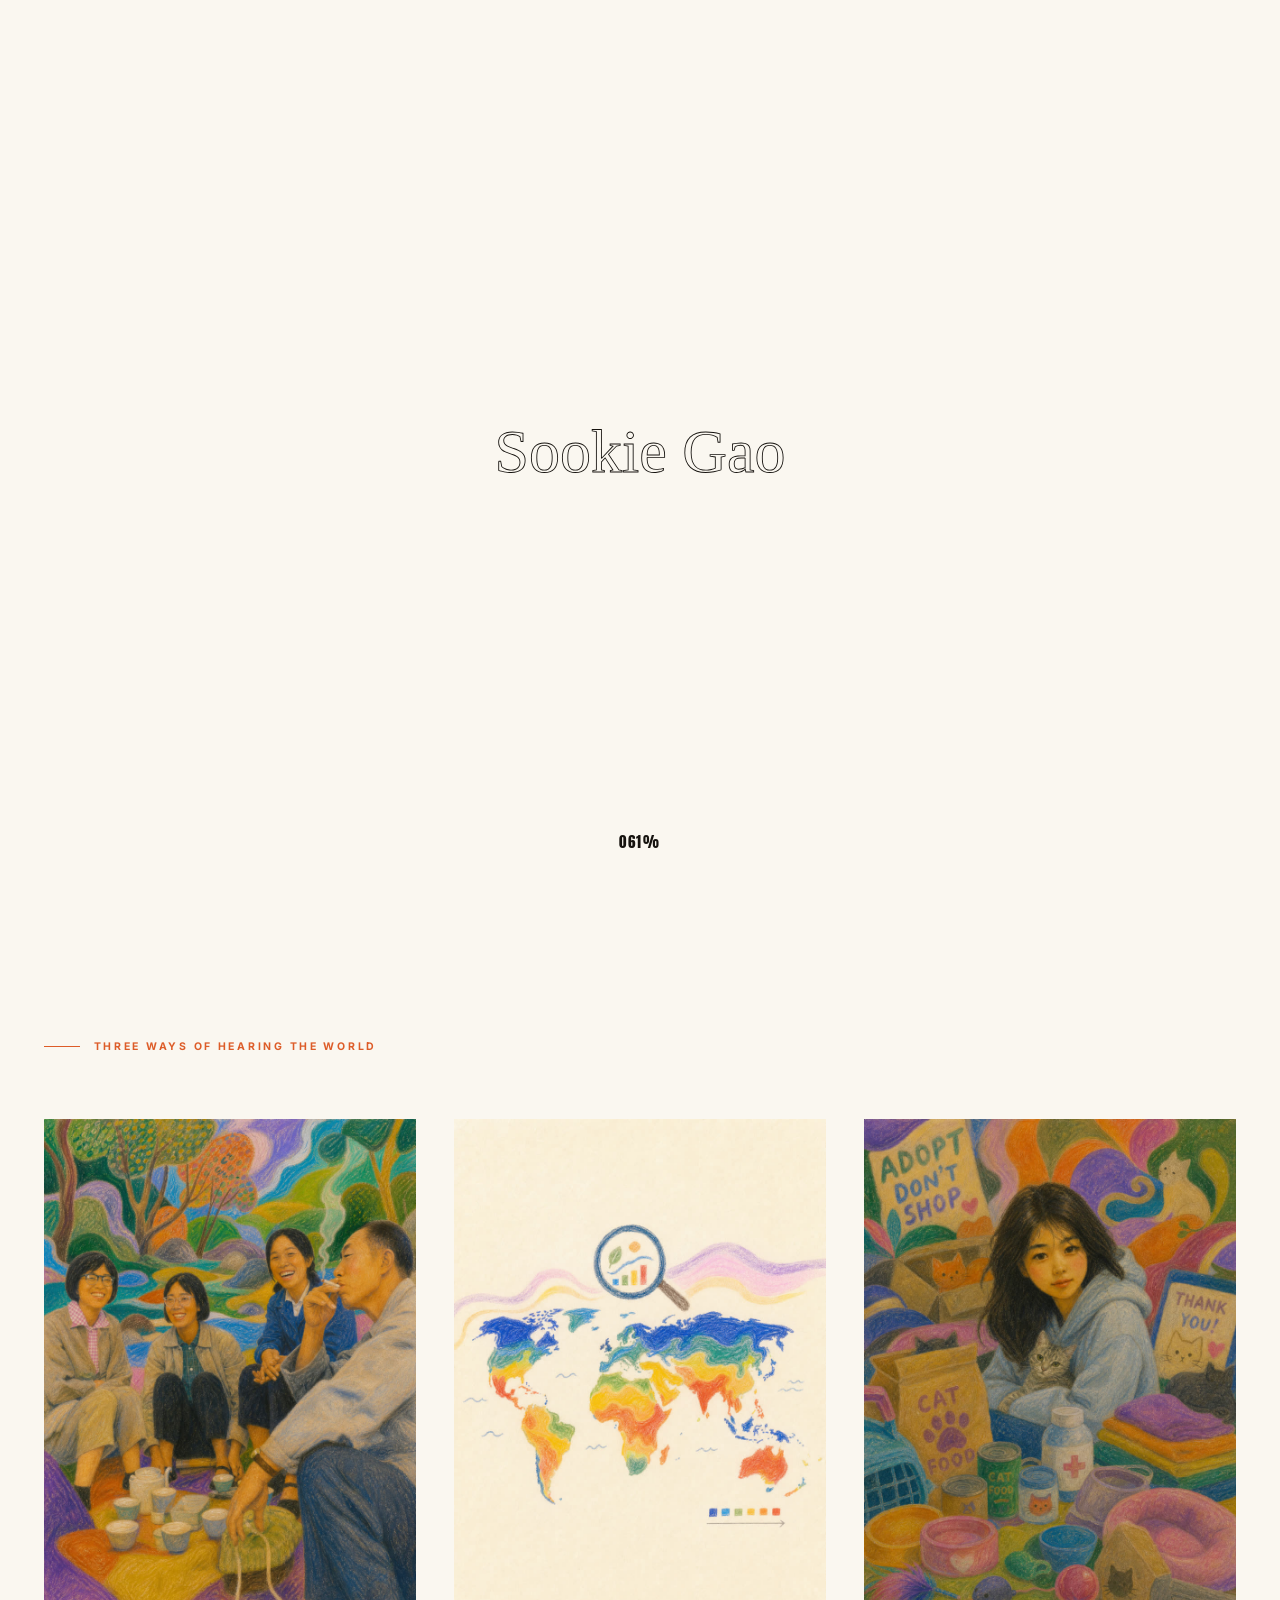
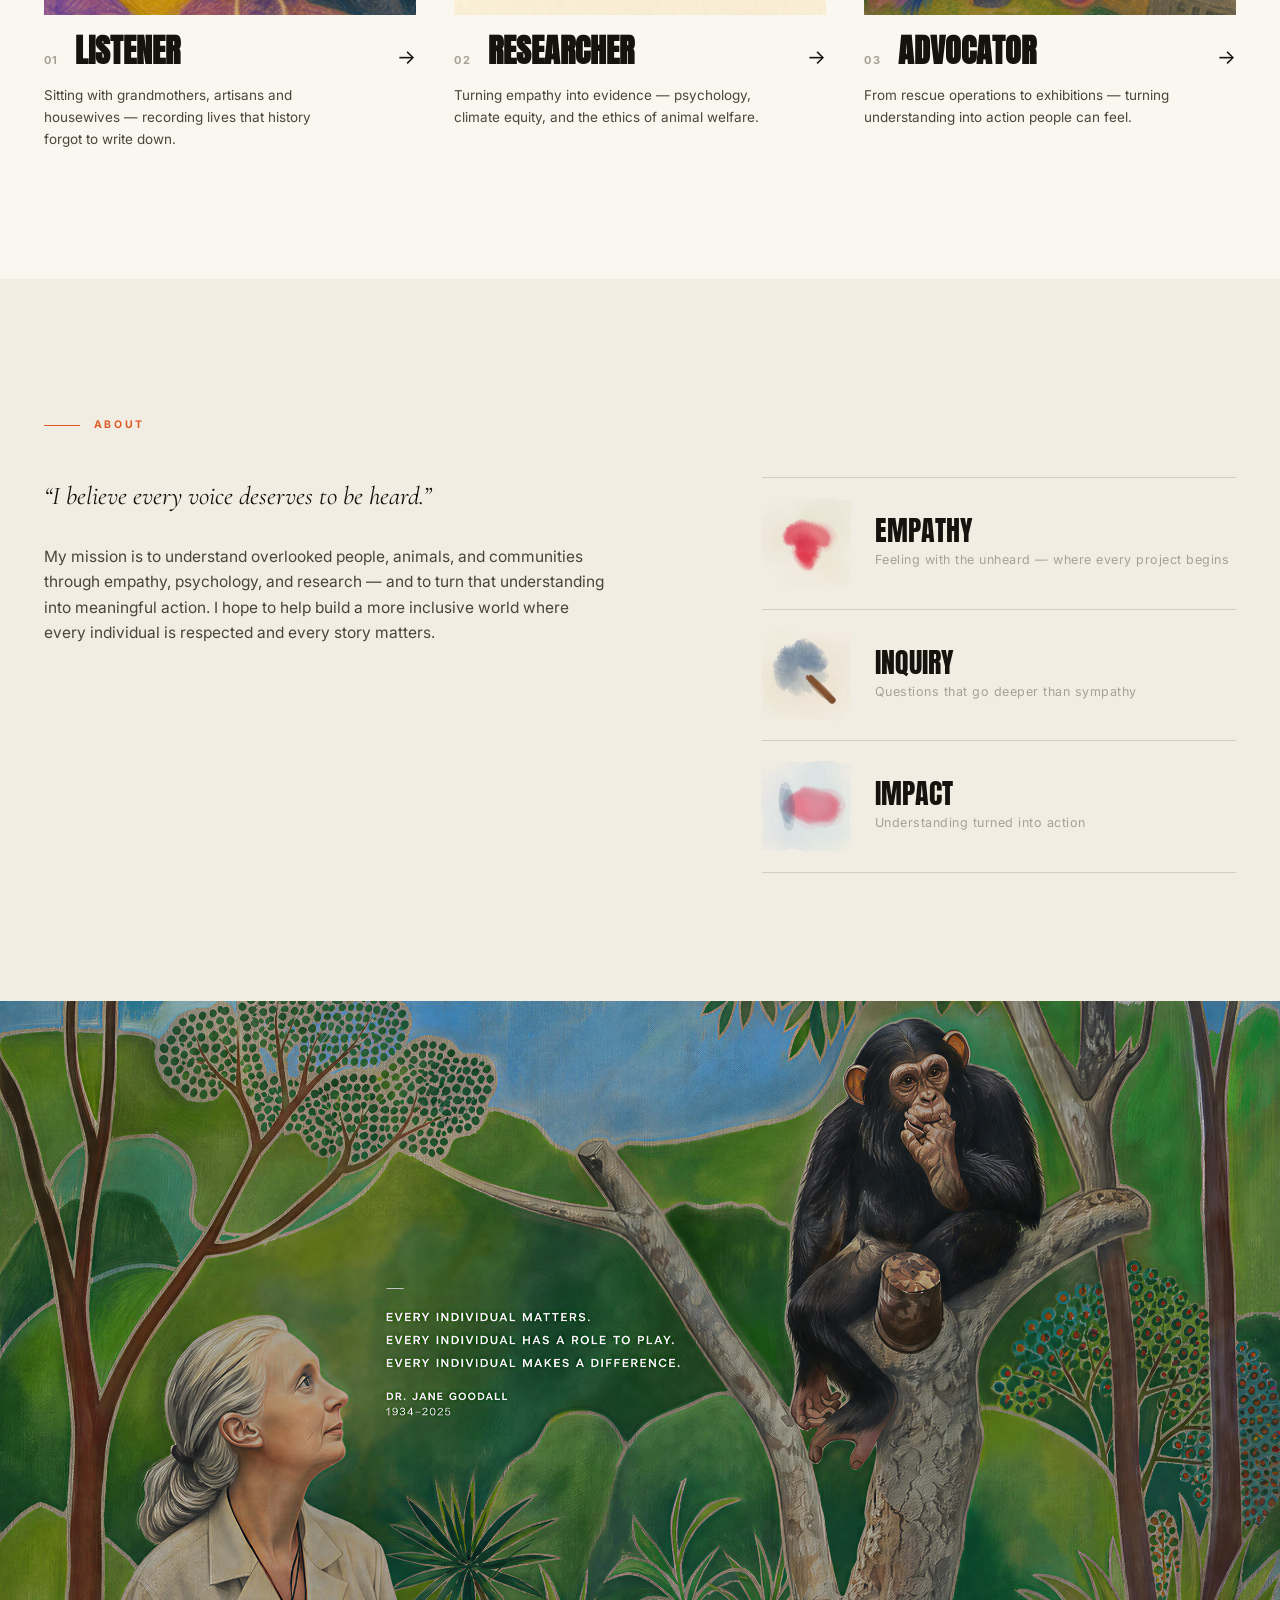
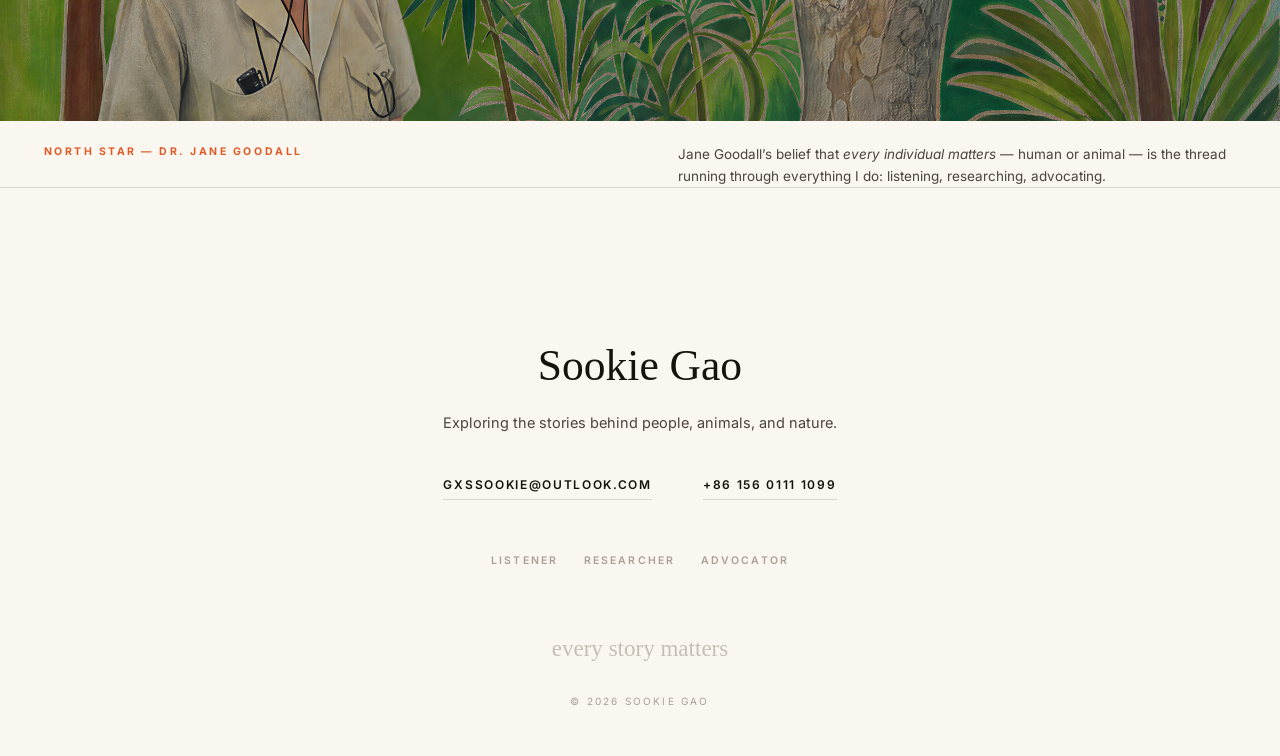
==== index.html @ aa2a3001 "Sookie Gao personal portfolio — Listener / Researcher / Advocator Full static site: signature loadin" ====
<!DOCTYPE html>
<html lang="en">
<head>
<meta charset="UTF-8">
<meta name="viewport" content="width=device-width, initial-scale=1.0">
<title>Sookie Gao — Listener · Researcher · Advocator</title>
<meta name="description" content="Sookie Gao — exploring the stories behind people, animals, and nature. A portfolio of listening, research, and advocacy.">
<link rel="icon" href="data:image/svg+xml,%3Csvg xmlns='http://www.w3.org/2000/svg' viewBox='0 0 64 64'%3E%3Crect width='64' height='64' rx='14' fill='%23DD5C28'/%3E%3Ctext x='32' y='43' font-family='Georgia' font-size='27' font-style='italic' fill='%23FAF7F0' text-anchor='middle'%3ESG%3C/text%3E%3C/svg%3E">
<link rel="preconnect" href="https://fonts.googleapis.com">
<link rel="preconnect" href="https://fonts.gstatic.com" crossorigin>
<link href="https://fonts.googleapis.com/css2?family=Anton&family=Inter:wght@400;500;600;700&family=Homemade+Apple&family=Cormorant+Garamond:ital,wght@0,400;0,600;1,400;1,600&display=swap" rel="stylesheet">
<link rel="stylesheet" href="assets/css/main.css">
<link rel="preload" as="image" href="assets/img/hero-home.jpg">
</head>
<body>

<svg class="svg-defs" aria-hidden="true">
  <filter id="wcpaper">
    <feTurbulence type="fractalNoise" baseFrequency="0.04" numOctaves="4" result="n"/>
    <feDisplacementMap in="SourceGraphic" in2="n" scale="8"/>
    <feGaussianBlur stdDeviation="0.4"/>
  </filter>
</svg>

<!-- LOADER -->
<div id="loader" aria-hidden="true">
  <svg viewBox="0 0 640 210">
    <text class="sig-t" x="320" y="128" text-anchor="middle"><tspan style="animation-delay:0s">S</tspan><tspan style="animation-delay:.13s">o</tspan><tspan style="animation-delay:.26s">o</tspan><tspan style="animation-delay:.39s">k</tspan><tspan style="animation-delay:.52s">i</tspan><tspan style="animation-delay:.65s">e</tspan><tspan style="animation-delay:.78s">&#160;</tspan><tspan style="animation-delay:.86s">G</tspan><tspan style="animation-delay:1.0s">a</tspan><tspan style="animation-delay:1.14s">o</tspan></text>
  </svg>
  <div class="pct">000%</div>
</div>

<!-- NAV -->
<header class="nav on-hero">
  <a class="nav-logo" href="index.html">Sookie Gao</a>
  <div class="nav-cols">
    <nav class="nav-group" aria-label="Identities">
      <a href="listener.html">Listener</a>
      <a href="researcher.html">Researcher</a>
      <a href="advocator.html">Advocator</a>
    </nav>
    <nav class="nav-group" aria-label="Meta">
      <a href="#about">About</a>
      <a href="#contact">Contact</a>
    </nav>
  </div>
  <button class="nav-burger" aria-label="Menu"><span></span><span></span><span></span></button>
</header>

<div class="menu">
  <button class="menu-close">CLOSE ✕</button>
  <a class="menu-big" href="listener.html">Listener</a>
  <a class="menu-big" href="researcher.html">Researcher</a>
  <a class="menu-big" href="advocator.html">Advocator</a>
  <div class="menu-small">
    <a href="#about">About</a>
    <a href="#contact">Contact</a>
  </div>
</div>

<!-- HERO -->
<section class="hero">
  <img class="hero-img" src="assets/img/hero-home.jpg" alt="Crayon portrait of Sookie Gao surrounded by nature and cats">
  <div class="hero-side left"><span>Beijing, China</span></div>
  <h1 class="hero-title">
    <span class="thin">Portfolio · 2026</span>
    Exploring the stories behind people, animals &amp; nature.
  </h1>
  <div class="hero-side right"><span>3<span class="dash"></span>Identities</span></div>
  <div class="hero-kicker">Scroll</div>
</section>

<!-- IDENTITIES -->
<main>
<section class="sec" id="identities">
  <span class="sec-label">Three ways of hearing the world</span>
  <div class="ids-grid" data-stagger>
    <a class="id-card reveal" href="listener.html">
      <div class="id-card-img reveal-img"><img src="assets/img/card-listener.jpg" alt="Crayon drawing — a family sharing tea and stories outdoors" loading="lazy"></div>
      <div class="id-card-meta"><span class="id-idx">01</span><h2 class="id-name">Listener</h2><span class="id-arrow">→</span></div>
      <p class="id-line">Sitting with grandmothers, artisans and housewives — recording lives that history forgot to write down.</p>
    </a>
    <a class="id-card reveal" href="researcher.html">
      <div class="id-card-img reveal-img"><img src="assets/img/card-researcher.jpg" alt="Crayon drawing — a world map under a magnifying glass" loading="lazy"></div>
      <div class="id-card-meta"><span class="id-idx">02</span><h2 class="id-name">Researcher</h2><span class="id-arrow">→</span></div>
      <p class="id-line">Turning empathy into evidence — psychology, climate equity, and the ethics of animal welfare.</p>
    </a>
    <a class="id-card reveal" href="advocator.html">
      <div class="id-card-img reveal-img"><img src="assets/img/card-advocator.jpg" alt="Crayon drawing — a girl caring for rescued cats" loading="lazy"></div>
      <div class="id-card-meta"><span class="id-idx">03</span><h2 class="id-name">Advocator</h2><span class="id-arrow">→</span></div>
      <p class="id-line">From rescue operations to exhibitions — turning understanding into action people can feel.</p>
    </a>
  </div>
</section>

<!-- ABOUT -->
<section class="sec dim" id="about">
  <span class="sec-label">About</span>
  <div class="about-grid">
    <div class="reveal">
      <p class="about-quote">“I believe every voice deserves to be heard.”</p>
      <p class="about-body">My mission is to understand overlooked people, animals, and communities through empathy, psychology, and research — and to turn that understanding into meaningful action. I hope to help build a more inclusive world where every individual is respected and every story matters.</p>
    </div>
    <div class="reveal">
      <div class="kw">
        <canvas data-wc-icon="heart" aria-hidden="true"></canvas>
        <div><div class="kw-word">Empathy</div><div class="kw-line">Feeling with the unheard — where every project begins</div></div>
      </div>
      <div class="kw">
        <canvas data-wc-icon="magnify" aria-hidden="true"></canvas>
        <div><div class="kw-word">Inquiry</div><div class="kw-line">Questions that go deeper than sympathy</div></div>
      </div>
      <div class="kw">
        <canvas data-wc-icon="megaphone" aria-hidden="true"></canvas>
        <div><div class="kw-word">Impact</div><div class="kw-line">Understanding turned into action</div></div>
      </div>
    </div>
  </div>
</section>

<!-- JANE GOODALL TRIBUTE -->
<section class="tribute">
  <div class="reveal-img reveal"><img src="assets/img/goodall.jpg" alt="Painting of Dr. Jane Goodall looking up at a young chimpanzee — Every individual matters. Every individual has a role to play. Every individual makes a difference." loading="lazy"></div>
  <div class="tribute-cap">
    <span class="who">North Star — Dr. Jane Goodall</span>
    <p>Jane Goodall’s belief that <em>every individual matters</em> — human or animal — is the thread running through everything I do: listening, researching, advocating.</p>
  </div>
</section>

<!-- CONTACT / FOOTER -->
<footer class="footer" id="contact">
  <div class="footer-sig">Sookie Gao</div>
  <p class="footer-mission">Exploring the stories behind people, animals, and nature.</p>
  <div class="footer-contact">
    <a href="mailto:gxssookie@outlook.com">gxssookie@outlook.com</a>
    <a href="tel:+8615601111099">+86 156 0111 1099</a>
  </div>
  <div class="footer-links">
    <a href="listener.html">Listener</a>
    <a href="researcher.html">Researcher</a>
    <a href="advocator.html">Advocator</a>
  </div>
  <div class="footer-hand">every story matters</div>
  <div class="footer-fine">© 2026 Sookie Gao</div>
</footer>
</main>

<script src="assets/js/main.js"></script>
<script src="assets/js/watercolor.js"></script>
</body>
</html>
---- assets/css/main.css ----
/* ============================================================
   SOOKIE GAO — Personal Portfolio
   Design language: Julien Calot inspired — bold condensed caps,
   quiet warm paper, oversized media windows, handwritten accents.
   ============================================================ */

:root{
  --paper:#FAF7F0;
  --paper-dim:#F2EDE2;
  --white:#FFFFFF;
  --ink:#16130F;
  --ink-soft:#4A443C;
  --gray:#A8A096;
  --line:rgba(22,19,15,.14);
  --accent:#DD5C28;
  --display:'Anton', 'Arial Narrow', sans-serif;
  --sans:'Inter', system-ui, -apple-system, sans-serif;
  --hand:'Homemade Apple', cursive;
  --serif:'Cormorant Garamond', Georgia, serif;
  --ease:cubic-bezier(.77,0,.175,1);
  --pad:clamp(20px, 3.4vw, 52px);
}

*,*::before,*::after{box-sizing:border-box;margin:0;padding:0}
html{scroll-behavior:smooth}
body{
  font-family:var(--sans);
  background:var(--paper);
  color:var(--ink);
  line-height:1.65;
  font-size:16px;
  -webkit-font-smoothing:antialiased;
  -moz-osx-font-smoothing:grayscale;
  overflow-x:hidden;
}
body::before{ /* paper grain */
  content:'';position:fixed;inset:0;pointer-events:none;z-index:2000;opacity:.5;
  background-image:url("data:image/svg+xml,%3Csvg xmlns='http://www.w3.org/2000/svg' width='240' height='240'%3E%3Cfilter id='n'%3E%3CfeTurbulence type='fractalNoise' baseFrequency='0.75' numOctaves='2' stitchTiles='stitch'/%3E%3CfeColorMatrix type='saturate' values='0'/%3E%3C/filter%3E%3Crect width='240' height='240' filter='url(%23n)' opacity='0.028'/%3E%3C/svg%3E");
}
img{display:block;max-width:100%}
a{color:inherit;text-decoration:none}
button{font:inherit;color:inherit;background:none;border:none;cursor:pointer}

::selection{background:var(--accent);color:#fff}

/* ------------------------------------------------------------
   LOADER
   ------------------------------------------------------------ */
#loader{
  position:fixed;inset:0;z-index:5000;background:var(--paper);
  display:flex;flex-direction:column;align-items:center;justify-content:center;
  transition:opacity .9s var(--ease);
}
#loader.done{opacity:0;pointer-events:none}
#loader svg{width:min(620px,86vw);height:auto;overflow:visible}
#loader .sig-t{
  font-family:var(--hand);font-size:64px;
  fill:rgba(22,19,15,0);stroke:var(--ink);stroke-width:.9;
  transition:fill 1.2s ease .2s;
}
#loader.inked .sig-t{fill:rgba(22,19,15,1)}
#loader .sig-t tspan{
  stroke-dasharray:520;stroke-dashoffset:520;
  animation:sigdraw 1.1s var(--ease) forwards;
}
@keyframes sigdraw{to{stroke-dashoffset:0}}
#loader .pct{
  position:absolute;bottom:clamp(28px,5vh,60px);left:0;right:0;text-align:center;
  font-family:var(--display);font-size:15px;letter-spacing:.12em;color:var(--ink);
}
body.loading{overflow:hidden}

/* ------------------------------------------------------------
   NAV
   ------------------------------------------------------------ */
.nav{
  position:fixed;top:0;left:0;right:0;z-index:900;
  display:flex;align-items:flex-start;justify-content:space-between;
  padding:clamp(16px,2.4vw,30px) var(--pad);
  transition:background .5s ease, box-shadow .5s ease, transform .5s var(--ease);
  pointer-events:none;
}
.nav > *{pointer-events:auto}
.nav-logo{
  font-family:var(--display);font-size:clamp(20px,2vw,26px);letter-spacing:.02em;
  line-height:1;color:var(--ink);text-transform:uppercase;
  transition:color .4s ease;
}
.nav-cols{display:flex;gap:clamp(40px,9vw,150px);margin-right:clamp(0px,2vw,30px)}
.nav-group{display:flex;flex-direction:column;gap:5px}
.nav-group a{
  font-size:10.5px;font-weight:600;letter-spacing:.16em;text-transform:uppercase;
  color:var(--gray);line-height:1.5;transition:color .25s ease;
}
.nav-group a:hover{color:var(--ink)}
.nav-group a.active{color:var(--ink)}
/* over dark hero imagery */
.nav.on-hero .nav-logo{color:#fff}
.nav.on-hero .nav-group a{color:rgba(255,255,255,.55)}
.nav.on-hero .nav-group a:hover,
.nav.on-hero .nav-group a.active{color:#fff}
/* after scrolling past hero */
.nav.solid{background:rgba(250,247,240,.92);backdrop-filter:blur(10px);box-shadow:0 1px 0 var(--line)}

.nav-burger{display:none;flex-direction:column;gap:5px;padding:6px}
.nav-burger span{display:block;width:24px;height:2px;background:var(--ink);transition:all .35s var(--ease)}
.nav.on-hero .nav-burger span{background:#fff}
.nav.solid .nav-burger span{background:var(--ink)}

/* mobile menu */
.menu{
  position:fixed;inset:0;z-index:950;background:var(--paper);
  display:flex;flex-direction:column;justify-content:center;padding:var(--pad);
  opacity:0;pointer-events:none;transition:opacity .5s var(--ease);
}
.menu.open{opacity:1;pointer-events:auto}
.menu a.menu-big{
  font-family:var(--display);font-size:clamp(40px,10vw,72px);line-height:1.14;
  text-transform:uppercase;color:var(--ink);
  transform:translateY(24px);opacity:0;transition:all .6s var(--ease);
}
.menu.open a.menu-big{transform:none;opacity:1}
.menu a.menu-big.dim{color:var(--gray)}
.menu a.menu-big:hover{color:var(--accent)}
.menu .menu-small{margin-top:34px;display:flex;gap:26px}
.menu .menu-small a{font-size:11px;font-weight:600;letter-spacing:.16em;text-transform:uppercase;color:var(--ink-soft)}
.menu-close{position:absolute;top:26px;right:var(--pad);font-size:12px;letter-spacing:.2em;font-weight:600;color:var(--ink)}

/* ------------------------------------------------------------
   HERO (full-bleed artwork)
   ------------------------------------------------------------ */
.hero{position:relative;height:100vh;height:100svh;min-height:560px;overflow:hidden;background:#20180f}
.hero-img{position:absolute;inset:0;width:100%;height:100%;object-fit:cover}
.hero::after{ /* gentle vignette for text legibility */
  content:'';position:absolute;inset:0;
  background:linear-gradient(to bottom, rgba(10,8,5,.34) 0%, rgba(10,8,5,0) 26%, rgba(10,8,5,0) 62%, rgba(10,8,5,.38) 100%);
}
.hero-side{
  position:absolute;bottom:clamp(28px,4.8vh,54px);z-index:5;
  font-size:11px;font-weight:700;letter-spacing:.22em;color:#fff;text-transform:uppercase;
}
.hero-side.left{left:var(--pad)}
.hero-side.right{right:var(--pad);text-align:right}
.hero-side .dash{display:inline-block;width:34px;height:1px;background:#fff;vertical-align:middle;margin:0 10px}
.hero-title{
  position:absolute;left:clamp(20px,10vw,180px);top:50%;transform:translateY(-50%);z-index:5;
  font-family:var(--display);color:#fff;text-transform:uppercase;
  font-size:clamp(30px,4.6vw,72px);line-height:1.12;letter-spacing:.015em;
  max-width:16em;text-wrap:balance;
}
.hero-title .thin{display:block;font-family:var(--sans);font-weight:400;font-size:clamp(12px,1.05vw,16px);letter-spacing:.24em;margin-bottom:18px}
.hero-kicker{
  position:absolute;z-index:5;left:0;right:0;bottom:clamp(24px,4.5vh,50px);text-align:center;
  font-size:10px;font-weight:600;letter-spacing:.3em;color:rgba(255,255,255,.85);text-transform:uppercase;
}
.hero-kicker::after{content:'';display:block;width:1px;height:34px;background:rgba(255,255,255,.7);margin:10px auto 0;animation:drip 2.2s var(--ease) infinite}
@keyframes drip{0%{transform:scaleY(0);transform-origin:top}45%{transform:scaleY(1);transform-origin:top}55%{transform:scaleY(1);transform-origin:bottom}100%{transform:scaleY(0);transform-origin:bottom}}

/* identity page hero variant */
.hero.short{height:88vh;height:88svh}
.hero-title.giant{font-size:clamp(52px,9.5vw,150px);letter-spacing:.01em}

/* ------------------------------------------------------------
   GENERIC SECTIONS
   ------------------------------------------------------------ */
.sec{padding:clamp(70px,10vw,150px) var(--pad)}
.sec.dim{background:var(--paper-dim)}
.sec.dark{background:#151210;color:#EFEAE0}
.sec-label{
  display:inline-flex;align-items:center;gap:14px;
  font-size:10.5px;font-weight:700;letter-spacing:.26em;text-transform:uppercase;color:var(--accent);
  margin-bottom:clamp(26px,3.4vw,46px);
}
.sec-label::before{content:'';width:36px;height:1px;background:var(--accent)}
.sec-title{
  font-family:var(--display);text-transform:uppercase;line-height:1.05;
  font-size:clamp(34px,5.4vw,84px);letter-spacing:.012em;margin-bottom:clamp(20px,2.6vw,36px);
}
.lede{max-width:62ch;font-size:clamp(15px,1.2vw,18px);color:var(--ink-soft)}
.sec.dark .lede{color:#C9C1B4}

/* reveal on scroll */
.reveal{opacity:0;transform:translateY(46px);transition:opacity 1s var(--ease),transform 1s var(--ease)}
.reveal.in{opacity:1;transform:none}
.reveal-img{overflow:hidden}
.reveal-img img{transform:scale(1.06);transition:transform 1.4s var(--ease)}
.reveal-img.in img{transform:scale(1)}

/* ------------------------------------------------------------
   HOME — identity cards
   ------------------------------------------------------------ */
.ids-grid{
  display:grid;grid-template-columns:repeat(3,1fr);
  gap:clamp(22px,3vw,54px);
  margin-top:clamp(10px,2vw,20px);
}
.id-card{display:block;position:relative}
.id-card-img{overflow:hidden;aspect-ratio:3/4;background:var(--paper-dim)}
.id-card-img img{width:100%;height:100%;object-fit:cover;transition:transform 1.1s var(--ease)}
.id-card:hover .id-card-img img{transform:scale(1.045)}
.id-card-meta{padding-top:20px;display:flex;align-items:baseline;gap:16px}
.id-idx{font-size:11px;font-weight:700;letter-spacing:.18em;color:var(--gray)}
.id-name{
  font-family:var(--display);font-size:clamp(24px,2.5vw,40px);text-transform:uppercase;line-height:1;
  transition:color .3s ease;
}
.id-card:hover .id-name{color:var(--accent)}
.id-arrow{margin-left:auto;font-size:20px;transition:transform .45s var(--ease)}
.id-card:hover .id-arrow{transform:translateX(8px)}
.id-line{margin-top:10px;font-size:13.5px;color:var(--ink-soft);max-width:34ch}

/* ------------------------------------------------------------
   HOME — about + watercolor keywords
   ------------------------------------------------------------ */
.about-grid{display:grid;grid-template-columns:1.15fr .85fr;gap:clamp(40px,6vw,110px);align-items:start}
.about-quote{
  font-family:var(--serif);font-style:italic;font-size:clamp(21px,2vw,30px);line-height:1.5;
  color:var(--ink);max-width:26em;margin-bottom:28px;
}
.about-body{max-width:56ch;color:var(--ink-soft);font-size:15.5px}
.kw{display:flex;align-items:center;gap:clamp(16px,1.8vw,28px);padding:clamp(14px,1.6vw,22px) 0;border-bottom:1px solid var(--line)}
.kw:first-child{border-top:1px solid var(--line)}
.kw canvas{width:clamp(72px,7vw,104px);height:clamp(72px,7vw,104px);flex:none}
.kw-word{font-family:var(--display);font-size:clamp(22px,2.2vw,34px);text-transform:uppercase;line-height:1}
.kw-line{font-size:12.5px;color:var(--gray);margin-top:6px;letter-spacing:.04em}

/* ------------------------------------------------------------
   HOME — Goodall tribute
   ------------------------------------------------------------ */
.tribute{position:relative}
.tribute img{width:100%;height:auto}
.tribute-cap{
  display:flex;justify-content:space-between;gap:30px;flex-wrap:wrap;
  padding:22px var(--pad) 0;
}
.tribute-cap .who{font-size:10.5px;font-weight:700;letter-spacing:.24em;text-transform:uppercase;color:var(--accent)}
.tribute-cap p{font-size:13.5px;color:var(--ink-soft);max-width:62ch}

/* ------------------------------------------------------------
   FOOTER / CONTACT
   ------------------------------------------------------------ */
.footer{
  padding:clamp(80px,11vw,150px) var(--pad) 46px;text-align:center;
  border-top:1px solid var(--line);position:relative;overflow:hidden;
}
.footer-sig{font-family:var(--hand);font-size:clamp(30px,3.4vw,44px);line-height:1.7;margin-bottom:8px}
.footer-mission{max-width:52ch;margin:0 auto 40px;color:var(--ink-soft);font-size:14.5px}
.footer-contact{display:flex;justify-content:center;gap:clamp(20px,4vw,54px);flex-wrap:wrap;margin-bottom:52px}
.footer-contact a{
  font-size:12px;font-weight:600;letter-spacing:.14em;text-transform:uppercase;
  border-bottom:1px solid var(--line);padding-bottom:4px;transition:color .3s,border-color .3s;
}
.footer-contact a:hover{color:var(--accent);border-color:var(--accent)}
.footer-links{display:flex;justify-content:center;gap:26px;margin-bottom:60px;flex-wrap:wrap}
.footer-links a{font-size:10.5px;font-weight:600;letter-spacing:.2em;text-transform:uppercase;color:var(--gray)}
.footer-links a:hover{color:var(--ink)}
.footer-hand{font-family:var(--hand);font-size:clamp(18px,1.8vw,24px);color:var(--gray);opacity:.65;margin-bottom:26px}
.footer-fine{font-size:10px;letter-spacing:.22em;text-transform:uppercase;color:var(--gray)}

/* ------------------------------------------------------------
   PROJECT SECTIONS (identity pages)
   ------------------------------------------------------------ */
.proj-head{max-width:1100px;margin-bottom:clamp(36px,4.5vw,64px)}
.proj-idx{
  display:block;font-family:var(--display);font-size:clamp(15px,1.4vw,19px);
  color:var(--accent);letter-spacing:.14em;margin-bottom:14px;
}
.proj-title{
  font-family:var(--display);font-size:clamp(34px,5vw,76px);text-transform:uppercase;
  line-height:1.04;letter-spacing:.012em;
}
.proj-sub{
  font-family:var(--serif);font-style:italic;font-size:clamp(17px,1.6vw,23px);
  color:var(--ink-soft);margin-top:12px;
}
.proj-desc{max-width:66ch;margin-top:22px;color:var(--ink-soft);font-size:15.5px}
.sec.dark .proj-desc{color:#C9C1B4}
.sec.dark .proj-sub{color:#B9B0A2}

/* horizontal museum gallery */
.hgal-wrap{margin:0 calc(-1 * var(--pad))}
.hgal{
  display:flex;gap:clamp(26px,4vw,64px);align-items:flex-end;
  overflow-x:auto;padding:26px var(--pad) 34px;
  scroll-snap-type:x proximity;scrollbar-width:thin;scrollbar-color:var(--gray) transparent;
  cursor:grab;
}
.hgal:active{cursor:grabbing}
.hgal::-webkit-scrollbar{height:4px}
.hgal::-webkit-scrollbar-thumb{background:var(--line);border-radius:4px}
.hgal figure{flex:none;scroll-snap-align:center;max-width:84vw}
.hgal img{
  height:clamp(240px,42vh,460px);width:auto;max-width:none;
  box-shadow:0 18px 44px rgba(22,19,15,.16);
  transition:transform .8s var(--ease);cursor:zoom-in;
}
.hgal img.tallphoto{height:clamp(300px,52vh,560px)}
.hgal figure:hover img{transform:translateY(-8px)}
.hgal figcaption{
  margin-top:16px;font-size:10px;font-weight:600;letter-spacing:.2em;
  text-transform:uppercase;color:var(--gray);
}
.hgal .group-tag{
  flex:none;align-self:center;writing-mode:vertical-rl;
  font-family:var(--display);font-size:15px;letter-spacing:.3em;text-transform:uppercase;
  color:var(--accent);padding:0 4px;
}
.hgal-hint{font-size:10px;letter-spacing:.24em;color:var(--gray);text-transform:uppercase;margin-top:2px}

/* site embed */
.site-embed{
  background:#fff;box-shadow:0 30px 70px rgba(22,19,15,.16);
  border:1px solid var(--line);
}
.site-chrome{
  display:flex;align-items:center;gap:8px;padding:12px 18px;border-bottom:1px solid var(--line);
  background:var(--paper-dim);
}
.site-chrome .dot{width:10px;height:10px;border-radius:50%;background:#D8CFC0}
.site-chrome .dot:nth-child(1){background:#E8907B}
.site-chrome .dot:nth-child(2){background:#EFC978}
.site-chrome .dot:nth-child(3){background:#9DBE8D}
.site-url{
  flex:1;text-align:center;font-size:10.5px;letter-spacing:.14em;text-transform:uppercase;
  color:var(--gray);font-weight:600;
}
.site-open{
  font-size:10px;font-weight:700;letter-spacing:.14em;text-transform:uppercase;color:var(--ink);
  border:1px solid var(--ink);padding:6px 12px;transition:all .3s;white-space:nowrap;
}
.site-open:hover{background:var(--ink);color:var(--paper)}
.site-embed iframe{display:block;width:100%;height:min(74vh,760px);border:0}

/* documents (fullscreen readers) */
.doc-row{display:grid;grid-template-columns:repeat(auto-fit,minmax(min(320px,100%),1fr));gap:clamp(26px,3.4vw,54px);align-items:start}
.doc{max-width:560px}
.doc-cover{
  position:relative;display:block;width:100%;padding:0;overflow:hidden;
  box-shadow:0 22px 55px rgba(22,19,15,.18);cursor:pointer;background:#fff;
}
.doc-cover img{width:100%;transition:transform 1s var(--ease)}
.doc-cover:hover img{transform:scale(1.03)}
.doc-cover .doc-veil{
  position:absolute;inset:0;display:flex;align-items:center;justify-content:center;
  background:rgba(22,19,15,0);transition:background .45s ease;pointer-events:none;
}
.doc-cover .doc-btn{
  font-size:10.5px;font-weight:700;letter-spacing:.24em;text-transform:uppercase;color:#fff;
  border:1px solid #fff;padding:12px 22px;opacity:0;transform:translateY(10px);
  transition:all .45s var(--ease);background:rgba(22,19,15,.25);backdrop-filter:blur(3px);
}
.doc-cover:hover .doc-veil{background:rgba(22,19,15,.34)}
.doc-cover:hover .doc-btn{opacity:1;transform:none}
.doc-meta{
  display:flex;justify-content:space-between;gap:14px;margin-top:16px;
  font-size:10px;font-weight:600;letter-spacing:.2em;text-transform:uppercase;color:var(--gray);
}
.sec.dark .doc-cover{box-shadow:0 22px 55px rgba(0,0,0,.5)}

/* fullscreen reader overlay */
.reader{
  position:fixed;inset:0;z-index:1200;background:rgba(16,13,10,.97);
  display:flex;flex-direction:column;opacity:0;pointer-events:none;transition:opacity .5s ease;
}
.reader.open{opacity:1;pointer-events:auto}
.reader-bar{
  display:flex;align-items:center;gap:18px;padding:16px var(--pad);
  color:#EFEAE0;border-bottom:1px solid rgba(255,255,255,.12);flex:none;
}
.reader-title{font-size:11px;font-weight:700;letter-spacing:.2em;text-transform:uppercase}
.reader-count{margin-left:auto;font-family:var(--display);font-size:13px;letter-spacing:.14em;color:rgba(239,234,224,.7)}
.reader-close{
  font-size:10px;font-weight:700;letter-spacing:.2em;color:#EFEAE0;text-transform:uppercase;
  border:1px solid rgba(255,255,255,.4);padding:8px 16px;transition:all .3s;
}
.reader-close:hover{background:#EFEAE0;color:#16130F}
.reader-scroll{flex:1;overflow-y:auto;padding:5vh 20px 12vh;scroll-behavior:smooth}
.reader-scroll img{
  display:block;margin:0 auto 26px;max-width:min(1200px,94vw);width:100%;height:auto;
  box-shadow:0 10px 50px rgba(0,0,0,.55);
}
.reader-scroll .essay{
  max-width:760px;margin:0 auto;background:var(--paper);color:var(--ink);
  padding:clamp(34px,6vw,80px) clamp(24px,5vw,76px);box-shadow:0 10px 50px rgba(0,0,0,.55);
}
.essay h1{font-family:var(--serif);font-size:clamp(26px,2.6vw,36px);line-height:1.25;margin-bottom:8px}
.essay .essay-meta{font-size:10.5px;font-weight:600;letter-spacing:.2em;text-transform:uppercase;color:var(--accent);margin-bottom:34px}
.essay h2{font-family:var(--serif);font-size:clamp(19px,1.9vw,25px);margin:38px 0 14px}
.essay p{font-family:var(--serif);font-size:17.5px;line-height:1.8;margin-bottom:16px;color:#2A251E}
.essay .refs p{font-size:13.5px;font-family:var(--sans);color:var(--ink-soft);line-height:1.6;word-break:break-word}

/* film / video */
.film{max-width:1150px}
.film video{width:100%;display:block;background:#000;box-shadow:0 26px 60px rgba(0,0,0,.45)}
.film-embed{position:relative;aspect-ratio:16/9;max-width:1150px;box-shadow:0 26px 60px rgba(0,0,0,.45)}
.film-embed iframe{position:absolute;inset:0;width:100%;height:100%;border:0}
.film-cap{
  display:flex;justify-content:space-between;gap:16px;margin-top:16px;
  font-size:10px;font-weight:600;letter-spacing:.2em;text-transform:uppercase;color:var(--gray);
}

/* tall long-image windows */
.tall-row{display:grid;grid-template-columns:1fr 1fr;gap:clamp(26px,3.4vw,54px);max-width:1150px}
.tall-window{
  height:min(72vh,760px);overflow-y:auto;background:#fff;
  box-shadow:0 22px 55px rgba(22,19,15,.18);
  scrollbar-width:thin;scrollbar-color:var(--gray) transparent;
}
.tall-window::-webkit-scrollbar{width:4px}
.tall-window::-webkit-scrollbar-thumb{background:rgba(22,19,15,.25);border-radius:4px}
.tall-window img{width:100%}
.tall-cap{
  display:flex;justify-content:space-between;margin-top:14px;
  font-size:10px;font-weight:600;letter-spacing:.2em;text-transform:uppercase;color:var(--gray);
}

/* phone-screenshot cards */
.phone-row{display:flex;gap:clamp(20px,2.6vw,40px);overflow-x:auto;padding:20px 4px 30px;scrollbar-width:thin;cursor:grab}
.phone-row:active{cursor:grabbing}
.phone-row::-webkit-scrollbar{height:4px}
.phone-row::-webkit-scrollbar-thumb{background:var(--line)}
.phone-row figure{flex:none}
.phone-row img{
  height:clamp(280px,48vh,480px);width:auto;border-radius:14px;
  box-shadow:0 18px 44px rgba(22,19,15,.2);cursor:zoom-in;
  transition:transform .7s var(--ease);
}
.phone-row figure:hover img{transform:translateY(-8px)}
.phone-row figcaption{margin-top:14px;font-size:10px;font-weight:600;letter-spacing:.18em;text-transform:uppercase;color:var(--gray)}

/* poster trio / bento */
.poster-row{display:flex;gap:clamp(24px,3vw,50px);align-items:flex-end;flex-wrap:wrap}
.poster-row figure{flex:1 1 240px;max-width:420px}
.poster-row img{width:100%;box-shadow:0 22px 55px rgba(22,19,15,.2);cursor:zoom-in;transition:transform .7s var(--ease)}
.poster-row figure:hover img{transform:translateY(-8px)}
.poster-row figcaption{margin-top:14px;font-size:10px;font-weight:600;letter-spacing:.2em;text-transform:uppercase;color:var(--gray)}

.bento{columns:2;column-gap:clamp(22px,2.8vw,44px);max-width:1250px}
.bento figure{break-inside:avoid;margin-bottom:clamp(22px,2.8vw,44px)}
.bento img{width:100%;box-shadow:0 18px 44px rgba(22,19,15,.16);cursor:zoom-in;transition:transform .7s var(--ease)}
.bento figure:hover img{transform:translateY(-6px)}
.bento figcaption{margin-top:12px;font-size:10px;font-weight:600;letter-spacing:.2em;text-transform:uppercase;color:var(--gray)}

/* lightbox */
.lightbox{
  position:fixed;inset:0;z-index:1300;background:rgba(16,13,10,.96);
  display:flex;align-items:center;justify-content:center;
  opacity:0;pointer-events:none;transition:opacity .4s ease;
}
.lightbox.open{opacity:1;pointer-events:auto}
.lightbox img{max-width:92vw;max-height:88vh;width:auto;height:auto;box-shadow:0 20px 80px rgba(0,0,0,.6)}
.lightbox.scrolly{align-items:flex-start;overflow-y:auto}
.lightbox.scrolly img{max-height:none;max-width:min(900px,94vw);margin:5vh auto 8vh}
.lb-close{position:fixed;top:22px;right:26px;color:#fff;font-size:11px;letter-spacing:.2em;font-weight:700;border:1px solid rgba(255,255,255,.4);padding:8px 16px;z-index:5}
.lb-close:hover{background:#fff;color:#111}
.lb-prev,.lb-next{
  position:fixed;top:50%;transform:translateY(-50%);color:#fff;font-size:30px;padding:20px;z-index:5;
  opacity:.7;transition:opacity .3s;user-select:none;
}
.lb-prev:hover,.lb-next:hover{opacity:1}
.lb-prev{left:8px}.lb-next{right:8px}
.lb-cap{position:fixed;bottom:20px;left:0;right:0;text-align:center;color:rgba(255,255,255,.75);font-size:10.5px;letter-spacing:.2em;text-transform:uppercase;font-weight:600}

/* watercolor deco canvases */
.svg-defs{position:absolute;width:0;height:0;overflow:hidden}
canvas[data-wc], canvas[data-wc-icon]{filter:url(#wcpaper) blur(.3px)}
.proj-head-wrap{position:relative}
.wc-side{
  position:absolute;right:0;top:50%;transform:translateY(-58%);
  width:min(340px,26vw);height:min(360px,30vw);pointer-events:none;
}
@media (max-width:900px){.wc-side{display:none}}

/* next section footer */
.next-sec{
  display:flex;flex-direction:column;align-items:center;justify-content:center;
  min-height:62vh;text-align:center;border-top:1px solid var(--line);
  position:relative;overflow:hidden;
}
.next-hand{font-family:var(--hand);font-size:clamp(22px,2.6vw,34px);color:var(--gray);margin-bottom:10px}
.next-name{
  font-family:var(--display);font-size:clamp(60px,12vw,190px);line-height:1;text-transform:uppercase;
  color:var(--paper);-webkit-text-stroke:1.5px var(--ink);
  transition:color .6s var(--ease);
}
.next-sec:hover .next-name{color:var(--ink)}
.next-arrow{margin-top:26px;font-size:22px;transition:transform .5s var(--ease)}
.next-sec:hover .next-arrow{transform:translateY(8px)}
.sec.dark + .next-sec{border-top:none}

/* small utility */
.mt-lg{margin-top:clamp(46px,6vw,90px)}
.mt-md{margin-top:clamp(28px,3.6vw,54px)}
.center{text-align:center}

/* ------------------------------------------------------------
   RESPONSIVE
   ------------------------------------------------------------ */
@media (max-width: 900px){
  .nav-cols{display:none}
  .nav-burger{display:flex}
  .ids-grid{grid-template-columns:1fr;gap:52px;max-width:520px}
  .about-grid{grid-template-columns:1fr;gap:52px}
  .tall-row{grid-template-columns:1fr}
  .bento{columns:1}
  .hero-title{left:var(--pad);max-width:88vw}
  .site-embed iframe{height:70vh}
  .hgal img{height:min(300px,38vh)}
  .hgal img.tallphoto{height:min(380px,46vh)}
}
@media (max-width: 560px){
  .hero-side{display:none}
  .hero-title.giant{font-size:clamp(44px,15vw,80px)}
  .poster-row figure{flex:1 1 100%}
}
@media (prefers-reduced-motion: reduce){
  *{animation-duration:.01ms !important;transition-duration:.01ms !important;scroll-behavior:auto !important}
  .reveal{opacity:1;transform:none}
}
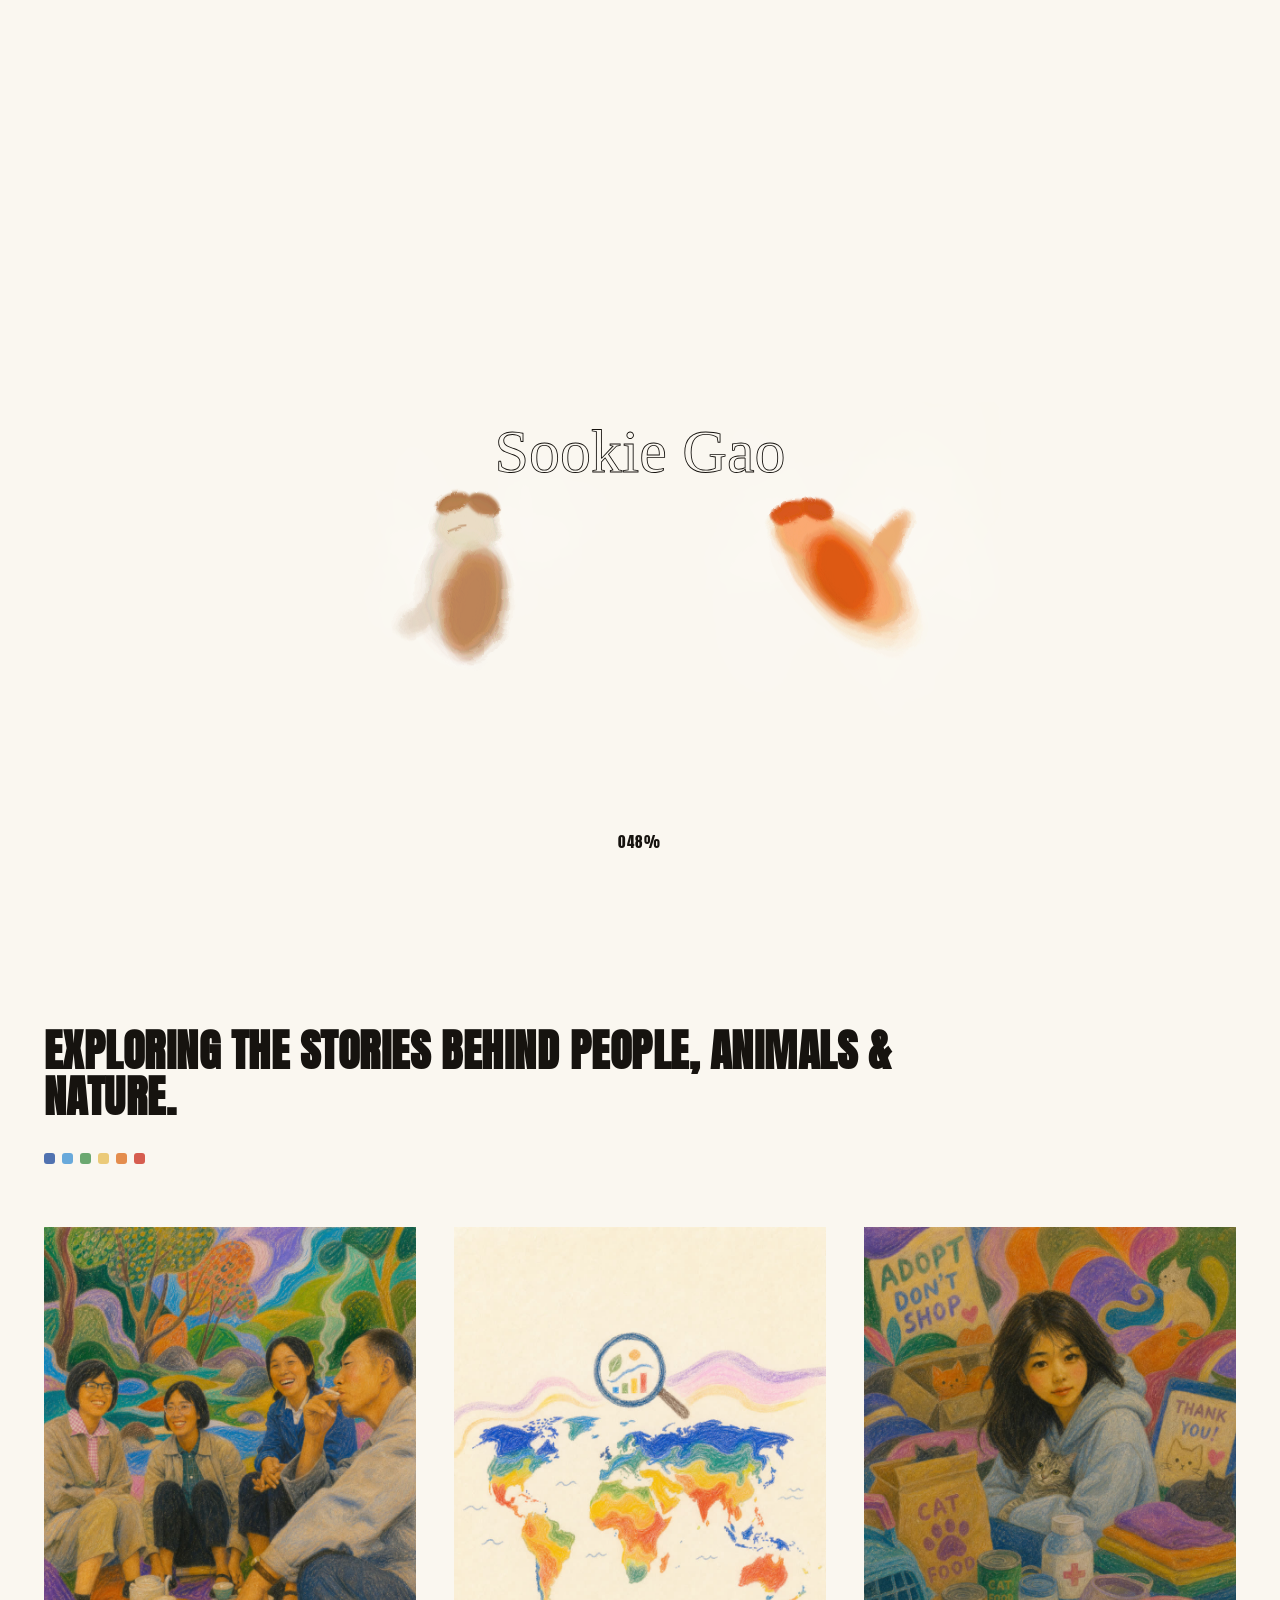
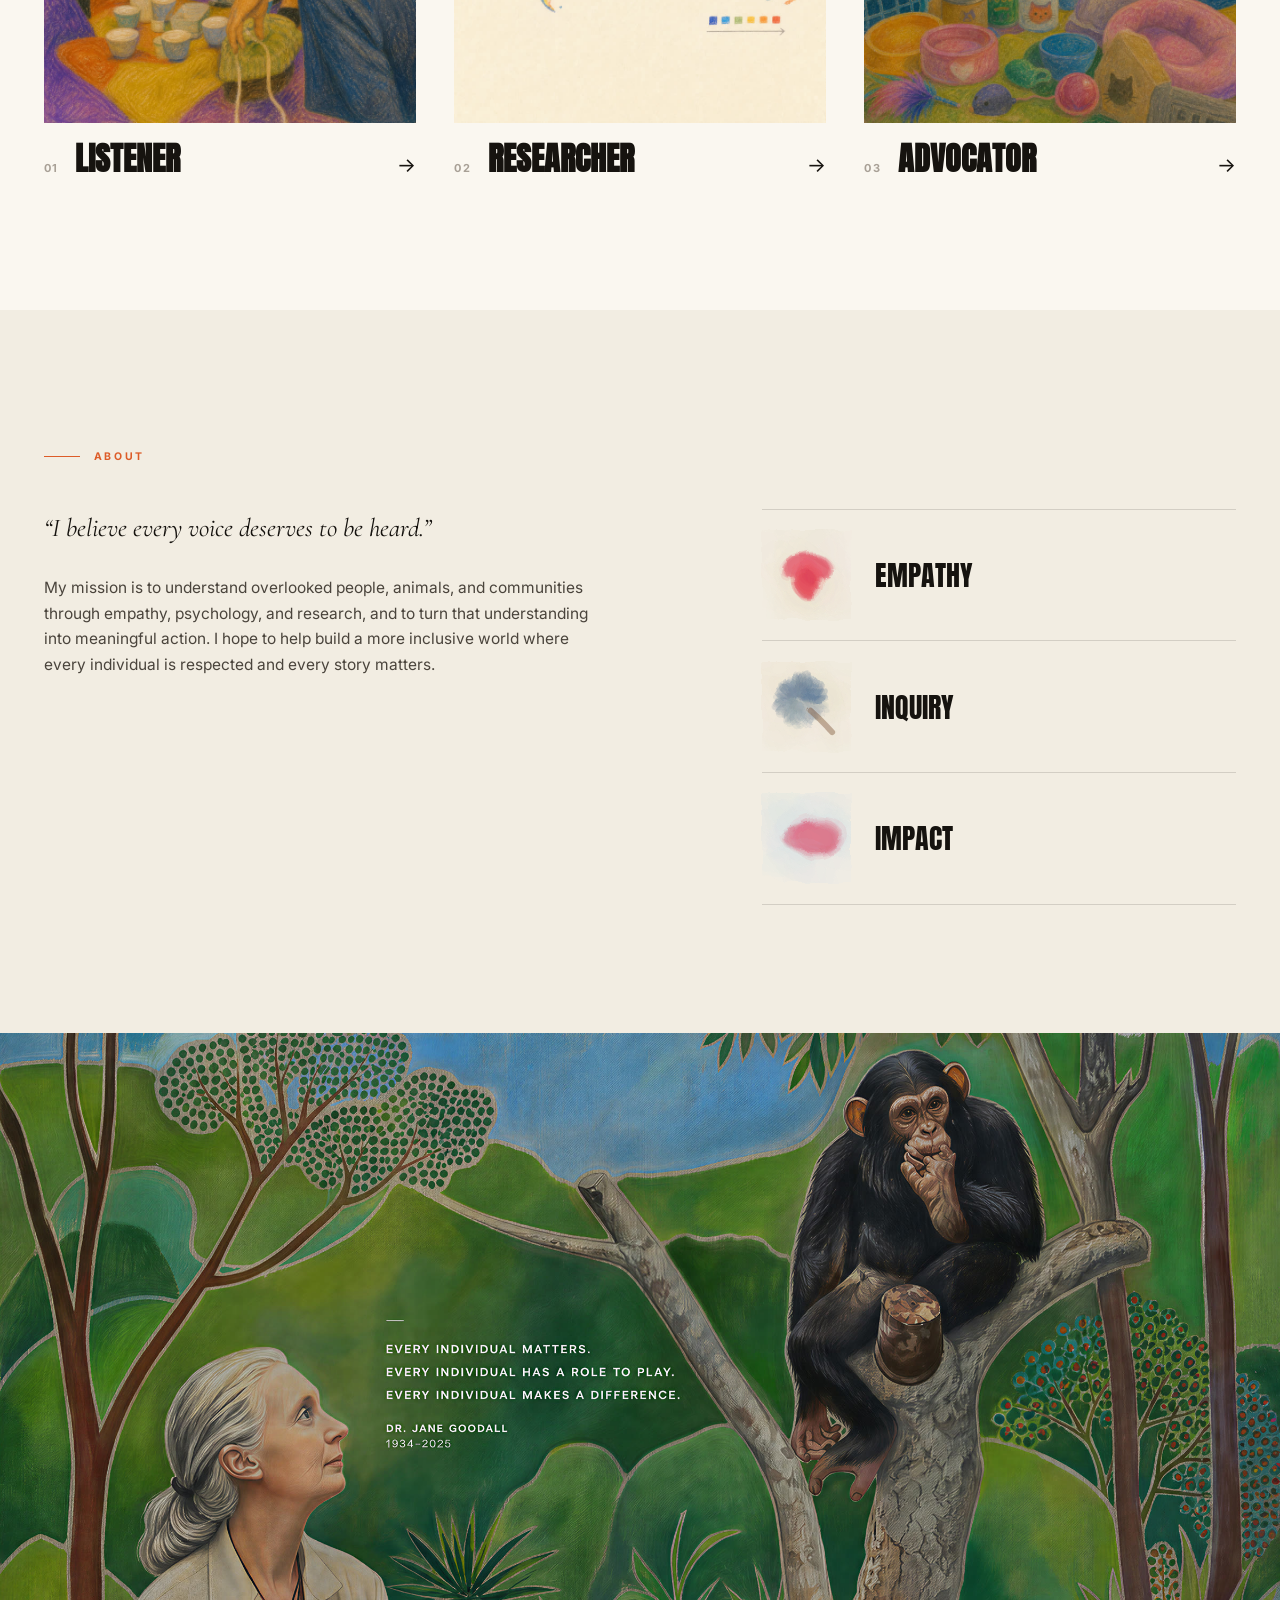
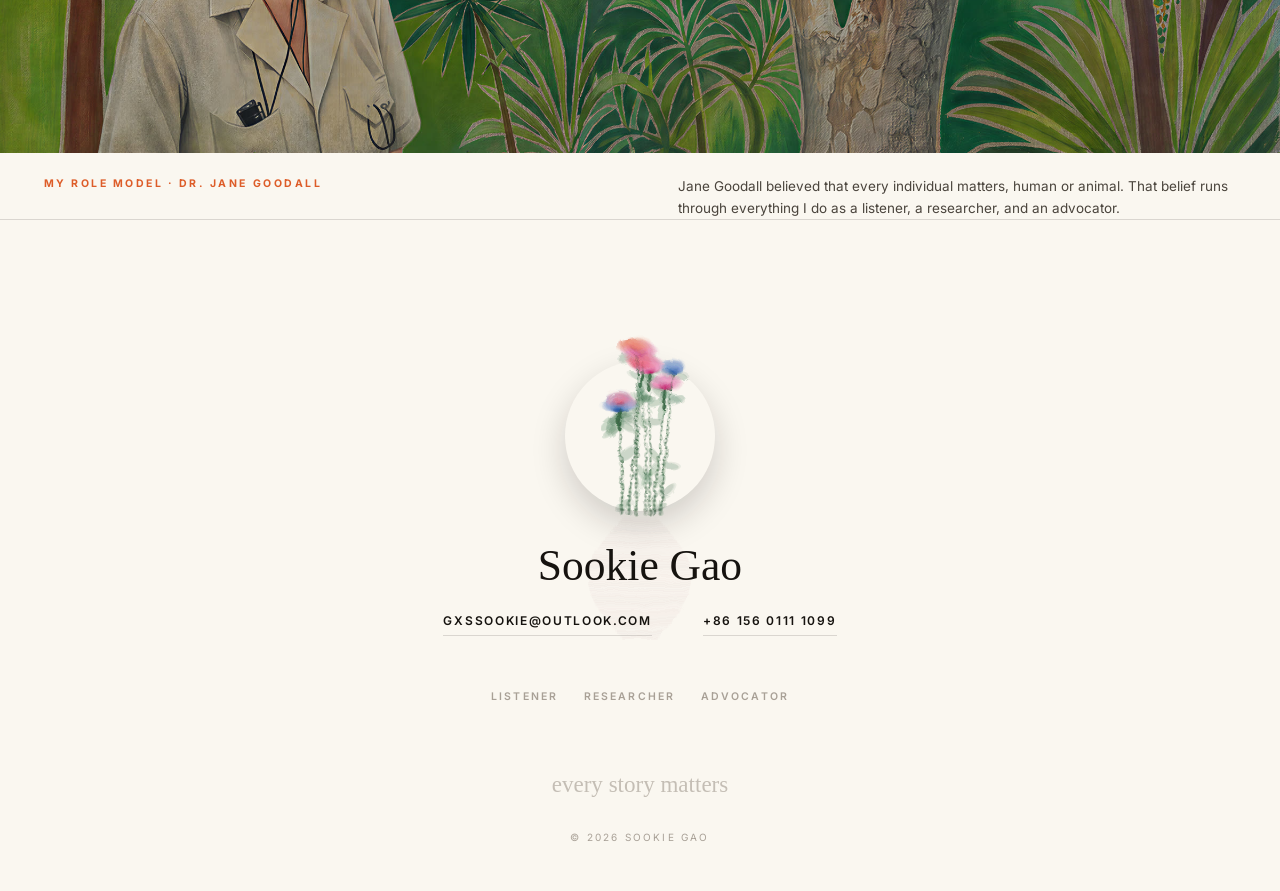
==== commit 755c9e8c: "Design revision: minimal hero, original copy, watercolor everywhere, animated favicon - Home hero is" ====
--- a/index.html
+++ b/index.html
@@ -3,9 +3,9 @@
 <head>
 <meta charset="UTF-8">
 <meta name="viewport" content="width=device-width, initial-scale=1.0">
-<title>Sookie Gao — Listener · Researcher · Advocator</title>
-<meta name="description" content="Sookie Gao — exploring the stories behind people, animals, and nature. A portfolio of listening, research, and advocacy.">
-<link rel="icon" href="data:image/svg+xml,%3Csvg xmlns='http://www.w3.org/2000/svg' viewBox='0 0 64 64'%3E%3Crect width='64' height='64' rx='14' fill='%23DD5C28'/%3E%3Ctext x='32' y='43' font-family='Georgia' font-size='27' font-style='italic' fill='%23FAF7F0' text-anchor='middle'%3ESG%3C/text%3E%3C/svg%3E">
+<title>Sookie Gao · Listener · Researcher · Advocator</title>
+<meta name="description" content="Sookie Gao. Exploring the stories behind people, animals, and nature.">
+<link rel="icon" type="image/png" href="assets/img/favicon.png">
 <link rel="preconnect" href="https://fonts.googleapis.com">
 <link rel="preconnect" href="https://fonts.gstatic.com" crossorigin>
 <link href="https://fonts.googleapis.com/css2?family=Anton&family=Inter:wght@400;500;600;700&family=Homemade+Apple&family=Cormorant+Garamond:ital,wght@0,400;0,600;1,400;1,600&display=swap" rel="stylesheet">
@@ -24,6 +24,7 @@
 
 <!-- LOADER -->
 <div id="loader" aria-hidden="true">
+  <canvas class="loader-cats" data-wc="cats" data-once data-duo></canvas>
   <svg viewBox="0 0 640 210">
     <text class="sig-t" x="320" y="128" text-anchor="middle"><tspan style="animation-delay:0s">S</tspan><tspan style="animation-delay:.13s">o</tspan><tspan style="animation-delay:.26s">o</tspan><tspan style="animation-delay:.39s">k</tspan><tspan style="animation-delay:.52s">i</tspan><tspan style="animation-delay:.65s">e</tspan><tspan style="animation-delay:.78s">&#160;</tspan><tspan style="animation-delay:.86s">G</tspan><tspan style="animation-delay:1.0s">a</tspan><tspan style="animation-delay:1.14s">o</tspan></text>
   </svg>
@@ -61,34 +62,28 @@
 <!-- HERO -->
 <section class="hero">
   <img class="hero-img" src="assets/img/hero-home.jpg" alt="Crayon portrait of Sookie Gao surrounded by nature and cats">
-  <div class="hero-side left"><span>Beijing, China</span></div>
-  <h1 class="hero-title">
-    <span class="thin">Portfolio · 2026</span>
-    Exploring the stories behind people, animals &amp; nature.
-  </h1>
-  <div class="hero-side right"><span>3<span class="dash"></span>Identities</span></div>
+  <h1 class="visually-hidden" style="position:absolute;width:1px;height:1px;overflow:hidden;clip:rect(0 0 0 0)">Sookie Gao</h1>
   <div class="hero-kicker">Scroll</div>
 </section>
 
 <!-- IDENTITIES -->
 <main>
 <section class="sec" id="identities">
-  <span class="sec-label">Three ways of hearing the world</span>
+  <h2 class="sec-title mid">Exploring the stories behind people, animals &amp; nature.</h2>
+  <div class="crayon-dots" aria-hidden="true"><span></span><span></span><span></span><span></span><span></span><span></span></div>
+  <div style="height:clamp(26px,3.4vw,46px)"></div>
   <div class="ids-grid" data-stagger>
     <a class="id-card reveal" href="listener.html">
       <div class="id-card-img reveal-img"><img src="assets/img/card-listener.jpg" alt="Crayon drawing — a family sharing tea and stories outdoors" loading="lazy"></div>
       <div class="id-card-meta"><span class="id-idx">01</span><h2 class="id-name">Listener</h2><span class="id-arrow">→</span></div>
-      <p class="id-line">Sitting with grandmothers, artisans and housewives — recording lives that history forgot to write down.</p>
     </a>
     <a class="id-card reveal" href="researcher.html">
       <div class="id-card-img reveal-img"><img src="assets/img/card-researcher.jpg" alt="Crayon drawing — a world map under a magnifying glass" loading="lazy"></div>
       <div class="id-card-meta"><span class="id-idx">02</span><h2 class="id-name">Researcher</h2><span class="id-arrow">→</span></div>
-      <p class="id-line">Turning empathy into evidence — psychology, climate equity, and the ethics of animal welfare.</p>
     </a>
     <a class="id-card reveal" href="advocator.html">
       <div class="id-card-img reveal-img"><img src="assets/img/card-advocator.jpg" alt="Crayon drawing — a girl caring for rescued cats" loading="lazy"></div>
       <div class="id-card-meta"><span class="id-idx">03</span><h2 class="id-name">Advocator</h2><span class="id-arrow">→</span></div>
-      <p class="id-line">From rescue operations to exhibitions — turning understanding into action people can feel.</p>
     </a>
   </div>
 </section>
@@ -99,20 +94,20 @@
   <div class="about-grid">
     <div class="reveal">
       <p class="about-quote">“I believe every voice deserves to be heard.”</p>
-      <p class="about-body">My mission is to understand overlooked people, animals, and communities through empathy, psychology, and research — and to turn that understanding into meaningful action. I hope to help build a more inclusive world where every individual is respected and every story matters.</p>
+      <p class="about-body">My mission is to understand overlooked people, animals, and communities through empathy, psychology, and research, and to turn that understanding into meaningful action. I hope to help build a more inclusive world where every individual is respected and every story matters.</p>
     </div>
     <div class="reveal">
       <div class="kw">
         <canvas data-wc-icon="heart" aria-hidden="true"></canvas>
-        <div><div class="kw-word">Empathy</div><div class="kw-line">Feeling with the unheard — where every project begins</div></div>
+        <div class="kw-word">Empathy</div>
       </div>
       <div class="kw">
         <canvas data-wc-icon="magnify" aria-hidden="true"></canvas>
-        <div><div class="kw-word">Inquiry</div><div class="kw-line">Questions that go deeper than sympathy</div></div>
+        <div class="kw-word">Inquiry</div>
       </div>
       <div class="kw">
         <canvas data-wc-icon="megaphone" aria-hidden="true"></canvas>
-        <div><div class="kw-word">Impact</div><div class="kw-line">Understanding turned into action</div></div>
+        <div class="kw-word">Impact</div>
       </div>
     </div>
   </div>
@@ -122,15 +117,16 @@
 <section class="tribute">
   <div class="reveal-img reveal"><img src="assets/img/goodall.jpg" alt="Painting of Dr. Jane Goodall looking up at a young chimpanzee — Every individual matters. Every individual has a role to play. Every individual makes a difference." loading="lazy"></div>
   <div class="tribute-cap">
-    <span class="who">North Star — Dr. Jane Goodall</span>
-    <p>Jane Goodall’s belief that <em>every individual matters</em> — human or animal — is the thread running through everything I do: listening, researching, advocating.</p>
+    <span class="who">My role model · Dr. Jane Goodall</span>
+    <p>Jane Goodall believed that every individual matters, human or animal. That belief runs through everything I do as a listener, a researcher, and an advocator.</p>
   </div>
 </section>
 
 <!-- CONTACT / FOOTER -->
 <footer class="footer" id="contact">
+  <canvas class="footer-flowers" data-wc="flowers" aria-hidden="true"></canvas>
+  <div class="footer-cat-wrap"><video src="assets/video/sookie-cat.mp4" autoplay muted loop playsinline aria-label="Animation of Sookie petting a cat"></video></div>
   <div class="footer-sig">Sookie Gao</div>
-  <p class="footer-mission">Exploring the stories behind people, animals, and nature.</p>
   <div class="footer-contact">
     <a href="mailto:gxssookie@outlook.com">gxssookie@outlook.com</a>
     <a href="tel:+8615601111099">+86 156 0111 1099</a>
--- a/assets/css/main.css
+++ b/assets/css/main.css
@@ -52,7 +52,11 @@
   transition:opacity .9s var(--ease);
 }
 #loader.done{opacity:0;pointer-events:none}
-#loader svg{width:min(620px,86vw);height:auto;overflow:visible}
+#loader svg{width:min(620px,86vw);height:auto;overflow:visible;position:relative;z-index:2}
+#loader .loader-cats{
+  position:absolute;left:50%;top:50%;transform:translate(-50%,-14%);
+  width:min(720px,92vw);height:min(340px,46vh);z-index:1;pointer-events:none;
+}
 #loader .sig-t{
   font-family:var(--hand);font-size:64px;
   fill:rgba(22,19,15,0);stroke:var(--ink);stroke-width:.9;
@@ -82,7 +86,7 @@
 }
 .nav > *{pointer-events:auto}
 .nav-logo{
-  font-family:var(--display);font-size:clamp(20px,2vw,26px);letter-spacing:.02em;
+  font-family:var(--display);font-size:clamp(30px,3.2vw,46px);letter-spacing:.02em;
   line-height:1;color:var(--ink);text-transform:uppercase;
   transition:color .4s ease;
 }
@@ -154,6 +158,8 @@
   font-size:10px;font-weight:600;letter-spacing:.3em;color:rgba(255,255,255,.85);text-transform:uppercase;
 }
 .hero-kicker::after{content:'';display:block;width:1px;height:34px;background:rgba(255,255,255,.7);margin:10px auto 0;animation:drip 2.2s var(--ease) infinite}
+.hero-kicker.bare{font-size:0}
+.hero-kicker.bare::after{margin-top:0}
 @keyframes drip{0%{transform:scaleY(0);transform-origin:top}45%{transform:scaleY(1);transform-origin:top}55%{transform:scaleY(1);transform-origin:bottom}100%{transform:scaleY(0);transform-origin:bottom}}
 
 /* identity page hero variant */
@@ -176,6 +182,16 @@
   font-family:var(--display);text-transform:uppercase;line-height:1.05;
   font-size:clamp(34px,5.4vw,84px);letter-spacing:.012em;margin-bottom:clamp(20px,2.6vw,36px);
 }
+.sec-title.mid{font-size:clamp(26px,3.4vw,54px);max-width:22em}
+.crayon-dots{display:flex;gap:7px;margin:18px 0 0}
+.crayon-dots span{width:11px;height:11px;border-radius:3px;opacity:.9}
+.crayon-dots span:nth-child(1){background:#3D63A8}
+.crayon-dots span:nth-child(2){background:#58A0D8}
+.crayon-dots span:nth-child(3){background:#5B9E62}
+.crayon-dots span:nth-child(4){background:#E9C46A}
+.crayon-dots span:nth-child(5){background:#E1813B}
+.crayon-dots span:nth-child(6){background:#D14B3D}
+.crayon-dots.center{justify-content:center}
 .lede{max-width:62ch;font-size:clamp(15px,1.2vw,18px);color:var(--ink-soft)}
 .sec.dark .lede{color:#C9C1B4}
 
@@ -205,6 +221,9 @@
   transition:color .3s ease;
 }
 .id-card:hover .id-name{color:var(--accent)}
+.ids-grid .id-card:nth-child(1):hover .id-name{color:#C2403F}
+.ids-grid .id-card:nth-child(2):hover .id-name{color:#D96C2F}
+.ids-grid .id-card:nth-child(3):hover .id-name{color:#3D63A8}
 .id-arrow{margin-left:auto;font-size:20px;transition:transform .45s var(--ease)}
 .id-card:hover .id-arrow{transform:translateX(8px)}
 .id-line{margin-top:10px;font-size:13.5px;color:var(--ink-soft);max-width:34ch}
@@ -243,6 +262,17 @@
   padding:clamp(80px,11vw,150px) var(--pad) 46px;text-align:center;
   border-top:1px solid var(--line);position:relative;overflow:hidden;
 }
+.footer-flowers{
+  position:absolute;left:50%;top:clamp(10px,3vw,40px);transform:translateX(-50%);
+  width:min(560px,90vw);height:min(420px,56vw);pointer-events:none;z-index:0;
+}
+.footer > :not(.footer-flowers){position:relative;z-index:1}
+.footer-cat{
+  width:clamp(110px,12vw,150px);height:clamp(110px,12vw,150px);border-radius:50%;
+  object-fit:cover;transform:scale(1.02);display:block;margin:0 auto 18px;
+}
+.footer-cat-wrap{width:clamp(110px,12vw,150px);height:clamp(110px,12vw,150px);border-radius:50%;overflow:hidden;margin:0 auto 18px;box-shadow:0 14px 34px rgba(22,19,15,.18)}
+.footer-cat-wrap video{width:100%;height:100%;object-fit:cover;transform:scale(1.04);display:block}
 .footer-sig{font-family:var(--hand);font-size:clamp(30px,3.4vw,44px);line-height:1.7;margin-bottom:8px}
 .footer-mission{max-width:52ch;margin:0 auto 40px;color:var(--ink-soft);font-size:14.5px}
 .footer-contact{display:flex;justify-content:center;gap:clamp(20px,4vw,54px);flex-wrap:wrap;margin-bottom:52px}
@@ -483,7 +513,7 @@
   color:var(--paper);-webkit-text-stroke:1.5px var(--ink);
   transition:color .6s var(--ease);
 }
-.next-sec:hover .next-name{color:var(--ink)}
+.next-sec:hover .next-name{color:var(--accent)}
 .next-arrow{margin-top:26px;font-size:22px;transition:transform .5s var(--ease)}
 .next-sec:hover .next-arrow{transform:translateY(8px)}
 .sec.dark + .next-sec{border-top:none}
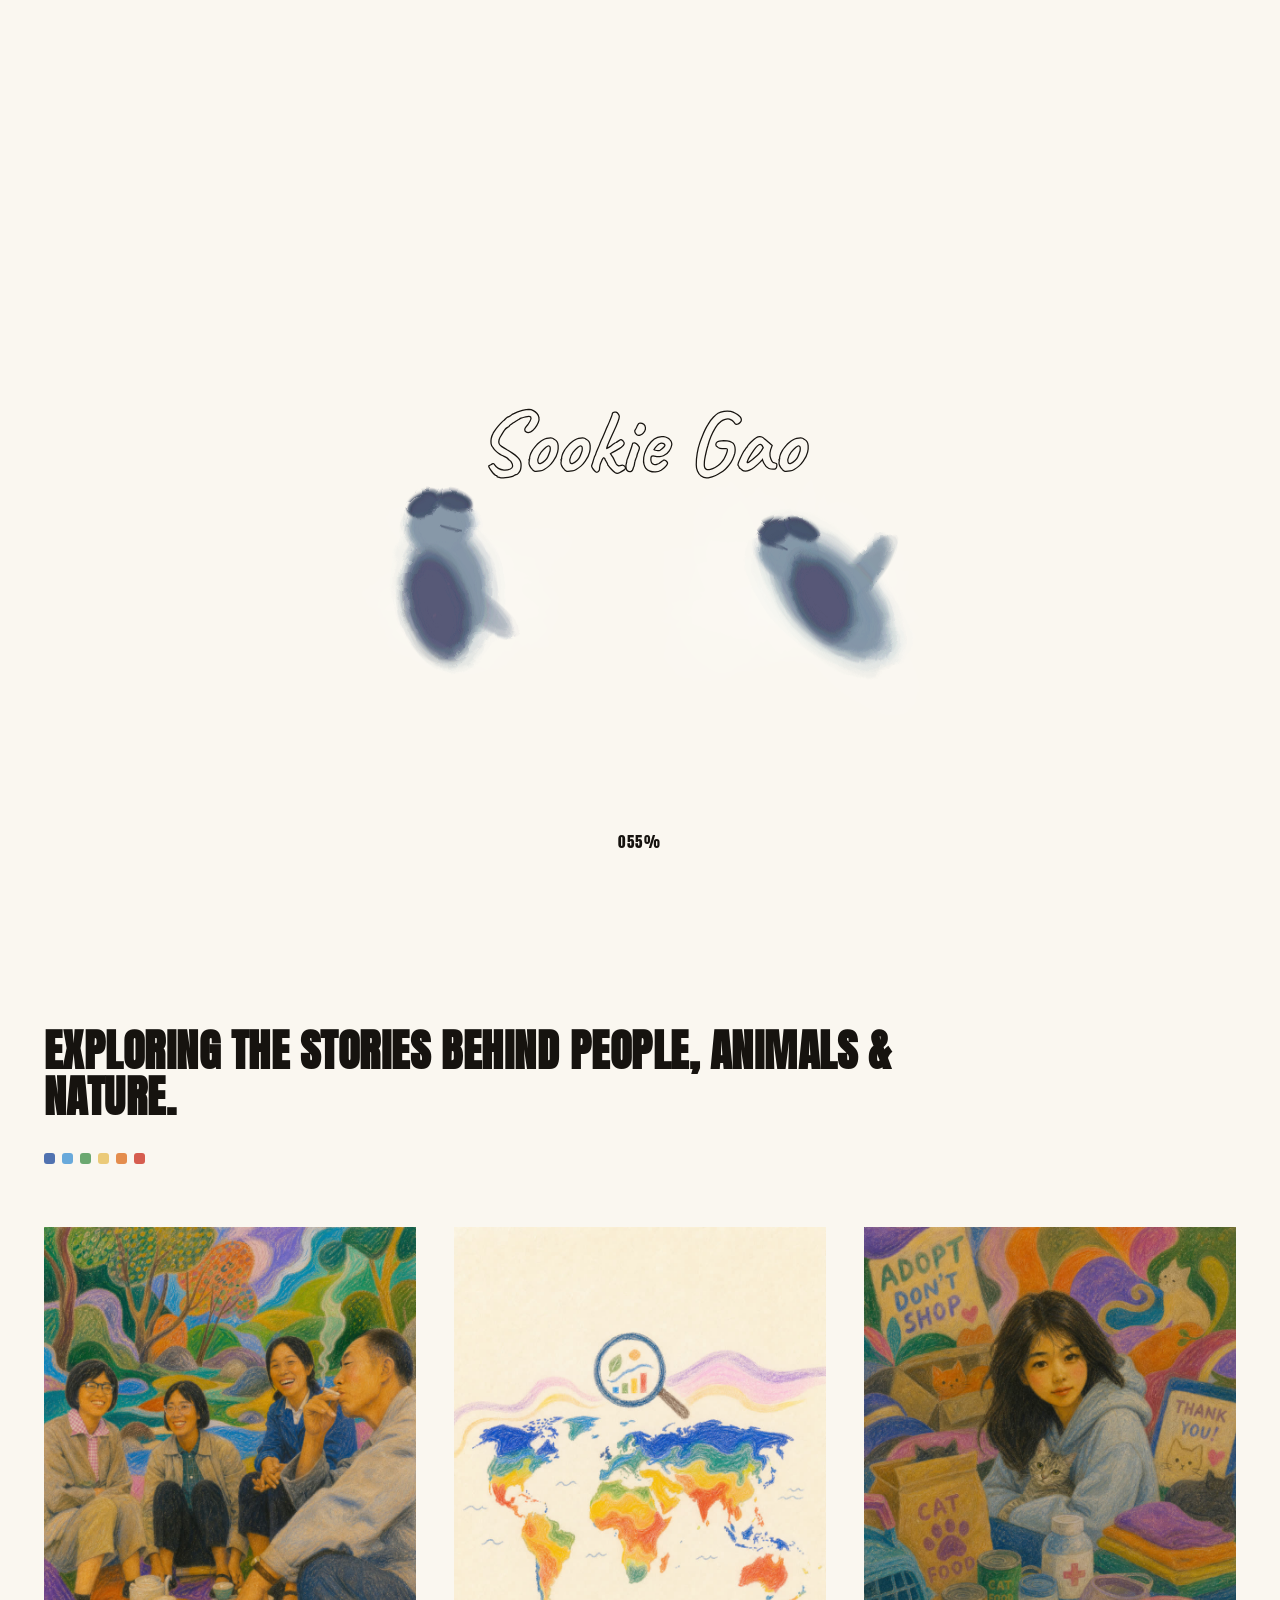
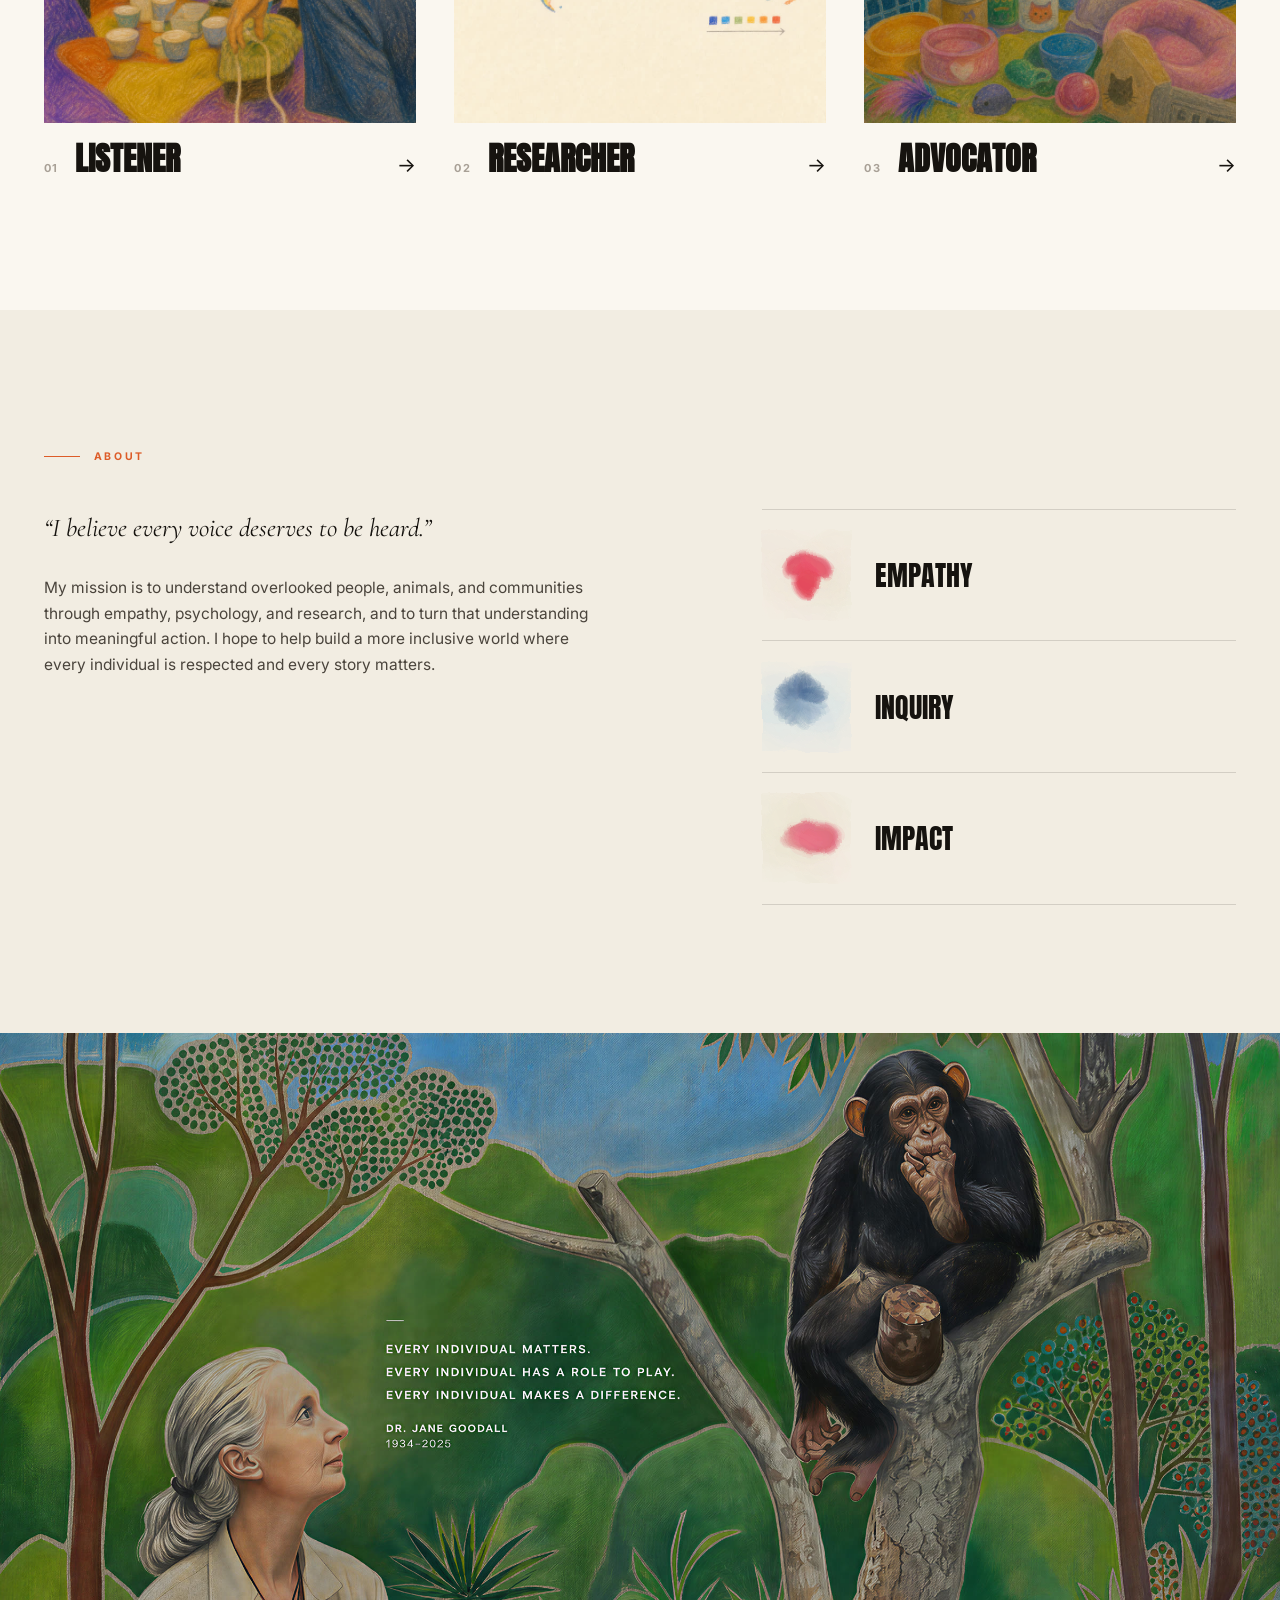
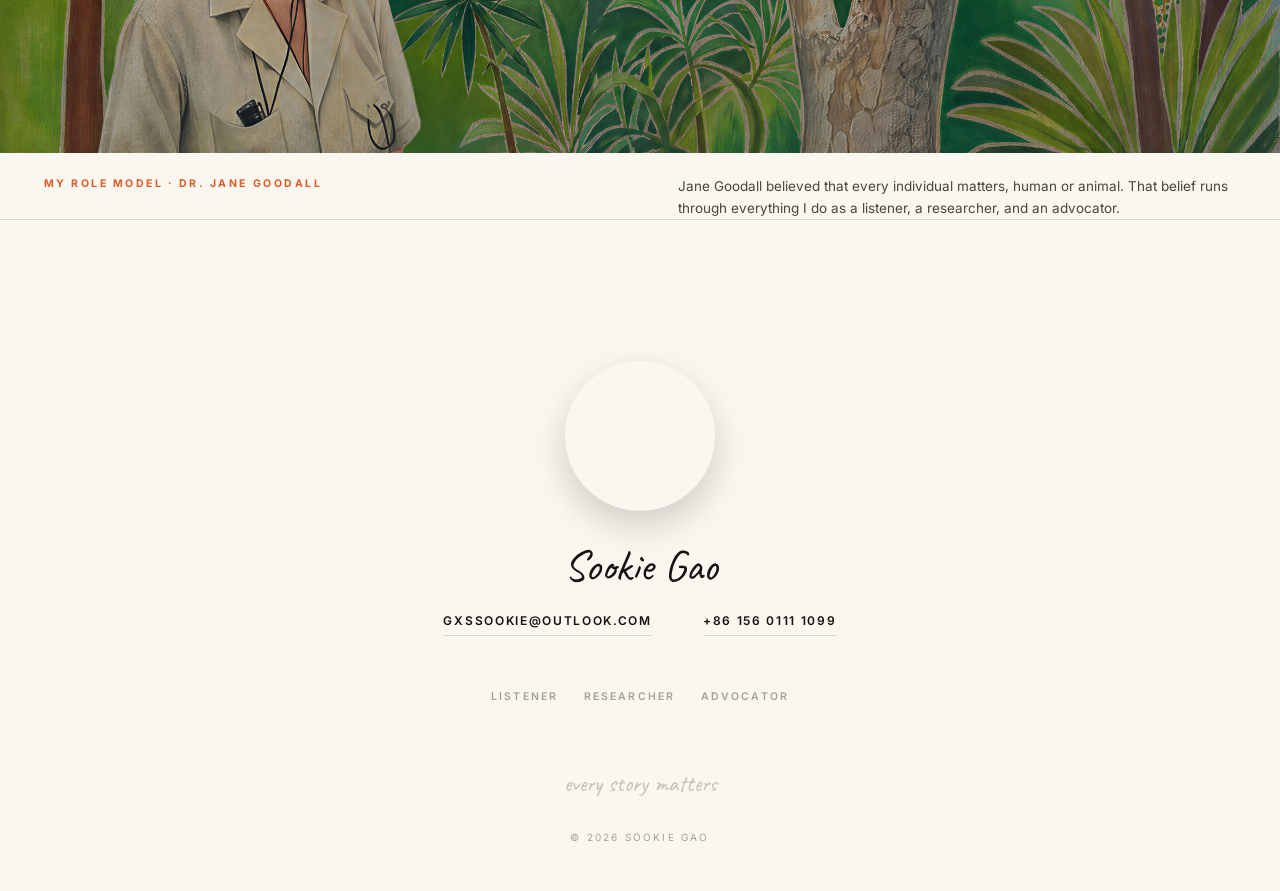
==== commit 3f6120e8: "Design revision 2: new hero, essay teaser, watercolor decorations, legible signature - Home hero rep" ====
--- a/index.html
+++ b/index.html
@@ -8,7 +8,7 @@
 <link rel="icon" type="image/png" href="assets/img/favicon.png">
 <link rel="preconnect" href="https://fonts.googleapis.com">
 <link rel="preconnect" href="https://fonts.gstatic.com" crossorigin>
-<link href="https://fonts.googleapis.com/css2?family=Anton&family=Inter:wght@400;500;600;700&family=Homemade+Apple&family=Cormorant+Garamond:ital,wght@0,400;0,600;1,400;1,600&display=swap" rel="stylesheet">
+<link href="https://fonts.googleapis.com/css2?family=Anton&family=Inter:wght@400;500;600;700&family=Caveat:wght@400;600;700&family=Cormorant+Garamond:ital,wght@0,400;0,600;1,400;1,600&display=swap" rel="stylesheet">
 <link rel="stylesheet" href="assets/css/main.css">
 <link rel="preload" as="image" href="assets/img/hero-home.jpg">
 </head>
@@ -61,7 +61,7 @@
 
 <!-- HERO -->
 <section class="hero">
-  <img class="hero-img" src="assets/img/hero-home.jpg" alt="Crayon portrait of Sookie Gao surrounded by nature and cats">
+  <img class="hero-img" src="assets/img/hero-home.jpg" alt="Crayon painting of Sookie Gao sitting in a colorful landscape with cats, butterflies, trees and a waterfall">
   <h1 class="visually-hidden" style="position:absolute;width:1px;height:1px;overflow:hidden;clip:rect(0 0 0 0)">Sookie Gao</h1>
   <div class="hero-kicker">Scroll</div>
 </section>
@@ -124,7 +124,6 @@
 
 <!-- CONTACT / FOOTER -->
 <footer class="footer" id="contact">
-  <canvas class="footer-flowers" data-wc="flowers" aria-hidden="true"></canvas>
   <div class="footer-cat-wrap"><video src="assets/video/sookie-cat.mp4" autoplay muted loop playsinline aria-label="Animation of Sookie petting a cat"></video></div>
   <div class="footer-sig">Sookie Gao</div>
   <div class="footer-contact">
--- a/assets/css/main.css
+++ b/assets/css/main.css
@@ -15,7 +15,7 @@
   --accent:#DD5C28;
   --display:'Anton', 'Arial Narrow', sans-serif;
   --sans:'Inter', system-ui, -apple-system, sans-serif;
-  --hand:'Homemade Apple', cursive;
+  --hand:'Caveat', cursive;
   --serif:'Cormorant Garamond', Georgia, serif;
   --ease:cubic-bezier(.77,0,.175,1);
   --pad:clamp(20px, 3.4vw, 52px);
@@ -58,8 +58,8 @@
   width:min(720px,92vw);height:min(340px,46vh);z-index:1;pointer-events:none;
 }
 #loader .sig-t{
-  font-family:var(--hand);font-size:64px;
-  fill:rgba(22,19,15,0);stroke:var(--ink);stroke-width:.9;
+  font-family:var(--hand);font-size:92px;font-weight:700;
+  fill:rgba(22,19,15,0);stroke:var(--ink);stroke-width:1.3;
   transition:fill 1.2s ease .2s;
 }
 #loader.inked .sig-t{fill:rgba(22,19,15,1)}
@@ -134,7 +134,7 @@
    HERO (full-bleed artwork)
    ------------------------------------------------------------ */
 .hero{position:relative;height:100vh;height:100svh;min-height:560px;overflow:hidden;background:#20180f}
-.hero-img{position:absolute;inset:0;width:100%;height:100%;object-fit:cover}
+.hero-img{position:absolute;inset:0;width:100%;height:100%;object-fit:cover;object-position:center 70%}
 .hero::after{ /* gentle vignette for text legibility */
   content:'';position:absolute;inset:0;
   background:linear-gradient(to bottom, rgba(10,8,5,.34) 0%, rgba(10,8,5,0) 26%, rgba(10,8,5,0) 62%, rgba(10,8,5,.38) 100%);
@@ -394,11 +394,14 @@
 }
 .reader.open{opacity:1;pointer-events:auto}
 .reader-bar{
-  display:flex;align-items:center;gap:18px;padding:16px var(--pad);
+  display:flex;align-items:center;gap:14px;padding:16px var(--pad);
   color:#EFEAE0;border-bottom:1px solid rgba(255,255,255,.12);flex:none;
 }
-.reader-title{font-size:11px;font-weight:700;letter-spacing:.2em;text-transform:uppercase}
-.reader-count{margin-left:auto;font-family:var(--display);font-size:13px;letter-spacing:.14em;color:rgba(239,234,224,.7)}
+.reader-title{
+  font-size:11px;font-weight:700;letter-spacing:.2em;text-transform:uppercase;
+  flex:1;min-width:0;overflow:hidden;text-overflow:ellipsis;white-space:nowrap;
+}
+.reader-count{margin-left:auto;font-family:var(--display);font-size:13px;letter-spacing:.14em;color:rgba(239,234,224,.7);white-space:nowrap}
 .reader-close{
   font-size:10px;font-weight:700;letter-spacing:.2em;color:#EFEAE0;text-transform:uppercase;
   border:1px solid rgba(255,255,255,.4);padding:8px 16px;transition:all .3s;
@@ -418,6 +421,48 @@
 .essay h2{font-family:var(--serif);font-size:clamp(19px,1.9vw,25px);margin:38px 0 14px}
 .essay p{font-family:var(--serif);font-size:17.5px;line-height:1.8;margin-bottom:16px;color:#2A251E}
 .essay .refs p{font-size:13.5px;font-family:var(--sans);color:var(--ink-soft);line-height:1.6;word-break:break-word}
+
+/* essay teaser — reads like the opening of a paper, click to open reader */
+.essay-teaser{
+  display:grid;grid-template-columns:1fr clamp(180px,20vw,260px);
+  gap:clamp(26px,3.4vw,56px);align-items:start;max-width:1080px;
+  border-top:1px solid var(--line);padding-top:clamp(26px,3vw,44px);
+}
+.essay-teaser-title{
+  font-family:var(--serif);font-size:clamp(22px,2.1vw,32px);line-height:1.24;
+  color:var(--ink);margin-bottom:10px;
+}
+.essay-teaser-meta{
+  font-size:10.5px;font-weight:700;letter-spacing:.2em;text-transform:uppercase;
+  color:var(--accent);margin-bottom:22px;
+}
+.essay-teaser-body{position:relative;max-height:14.5em;overflow:hidden}
+.essay-teaser-body p{font-family:var(--serif);font-size:16.5px;line-height:1.75;color:#2A251E;margin-bottom:13px}
+.essay-teaser-body::after{
+  content:'';position:absolute;left:0;right:0;bottom:0;height:5.5em;
+  background:linear-gradient(to bottom, transparent, var(--paper));
+}
+.sec.dim .essay-teaser-body::after{background:linear-gradient(to bottom, transparent, var(--paper-dim))}
+.essay-read-btn{
+  margin-top:24px;display:inline-flex;align-items:center;gap:12px;
+  font-size:11px;font-weight:700;letter-spacing:.18em;text-transform:uppercase;color:var(--ink);
+  border-bottom:1px solid var(--ink);padding-bottom:6px;transition:color .3s,border-color .3s,gap .3s;
+}
+.essay-read-btn:hover{color:var(--accent);border-color:var(--accent);gap:18px}
+.essay-teaser-thumb{display:block;width:100%;padding:0;cursor:pointer;position:relative}
+.essay-teaser-thumb img{
+  width:100%;aspect-ratio:3/4;object-fit:cover;display:block;
+  box-shadow:0 18px 44px rgba(22,19,15,.2);transition:transform .8s var(--ease);
+}
+.essay-teaser-thumb:hover img{transform:translateY(-6px)}
+.essay-teaser-thumb figcaption{
+  margin-top:12px;font-size:10px;font-weight:600;letter-spacing:.2em;text-transform:uppercase;
+  color:var(--gray);text-align:center;
+}
+@media (max-width:720px){
+  .essay-teaser{grid-template-columns:1fr;gap:28px}
+  .essay-teaser-thumb{max-width:220px}
+}
 
 /* film / video */
 .film{max-width:1150px}
@@ -499,7 +544,16 @@
   position:absolute;right:0;top:50%;transform:translateY(-58%);
   width:min(340px,26vw);height:min(360px,30vw);pointer-events:none;
 }
-@media (max-width:900px){.wc-side{display:none}}
+/* fixed-buffer generative art decorations placed in blank corners */
+.sec-rel{position:relative}
+.wc-art{
+  position:absolute;pointer-events:none;z-index:0;
+  width:min(300px,24vw);height:min(300px,24vw);opacity:.92;
+}
+.wc-art.tr{right:calc(var(--pad) - 20px);top:clamp(60px,7vw,110px)}
+.wc-art.br{right:calc(var(--pad) - 20px);bottom:clamp(20px,3vw,54px)}
+.sec-rel > *:not(.wc-art){position:relative;z-index:1}
+@media (max-width:1000px){.wc-art{display:none}}
 
 /* next section footer */
 .next-sec{
@@ -542,6 +596,11 @@
   .hero-side{display:none}
   .hero-title.giant{font-size:clamp(44px,15vw,80px)}
   .poster-row figure{flex:1 1 100%}
+  .site-url{display:none}
+  .site-chrome{justify-content:space-between}
+  .reader-count{display:none}
+  .footer-contact{gap:14px}
+  .tribute-cap{flex-direction:column;gap:8px}
 }
 @media (prefers-reduced-motion: reduce){
   *{animation-duration:.01ms !important;transition-duration:.01ms !important;scroll-behavior:auto !important}
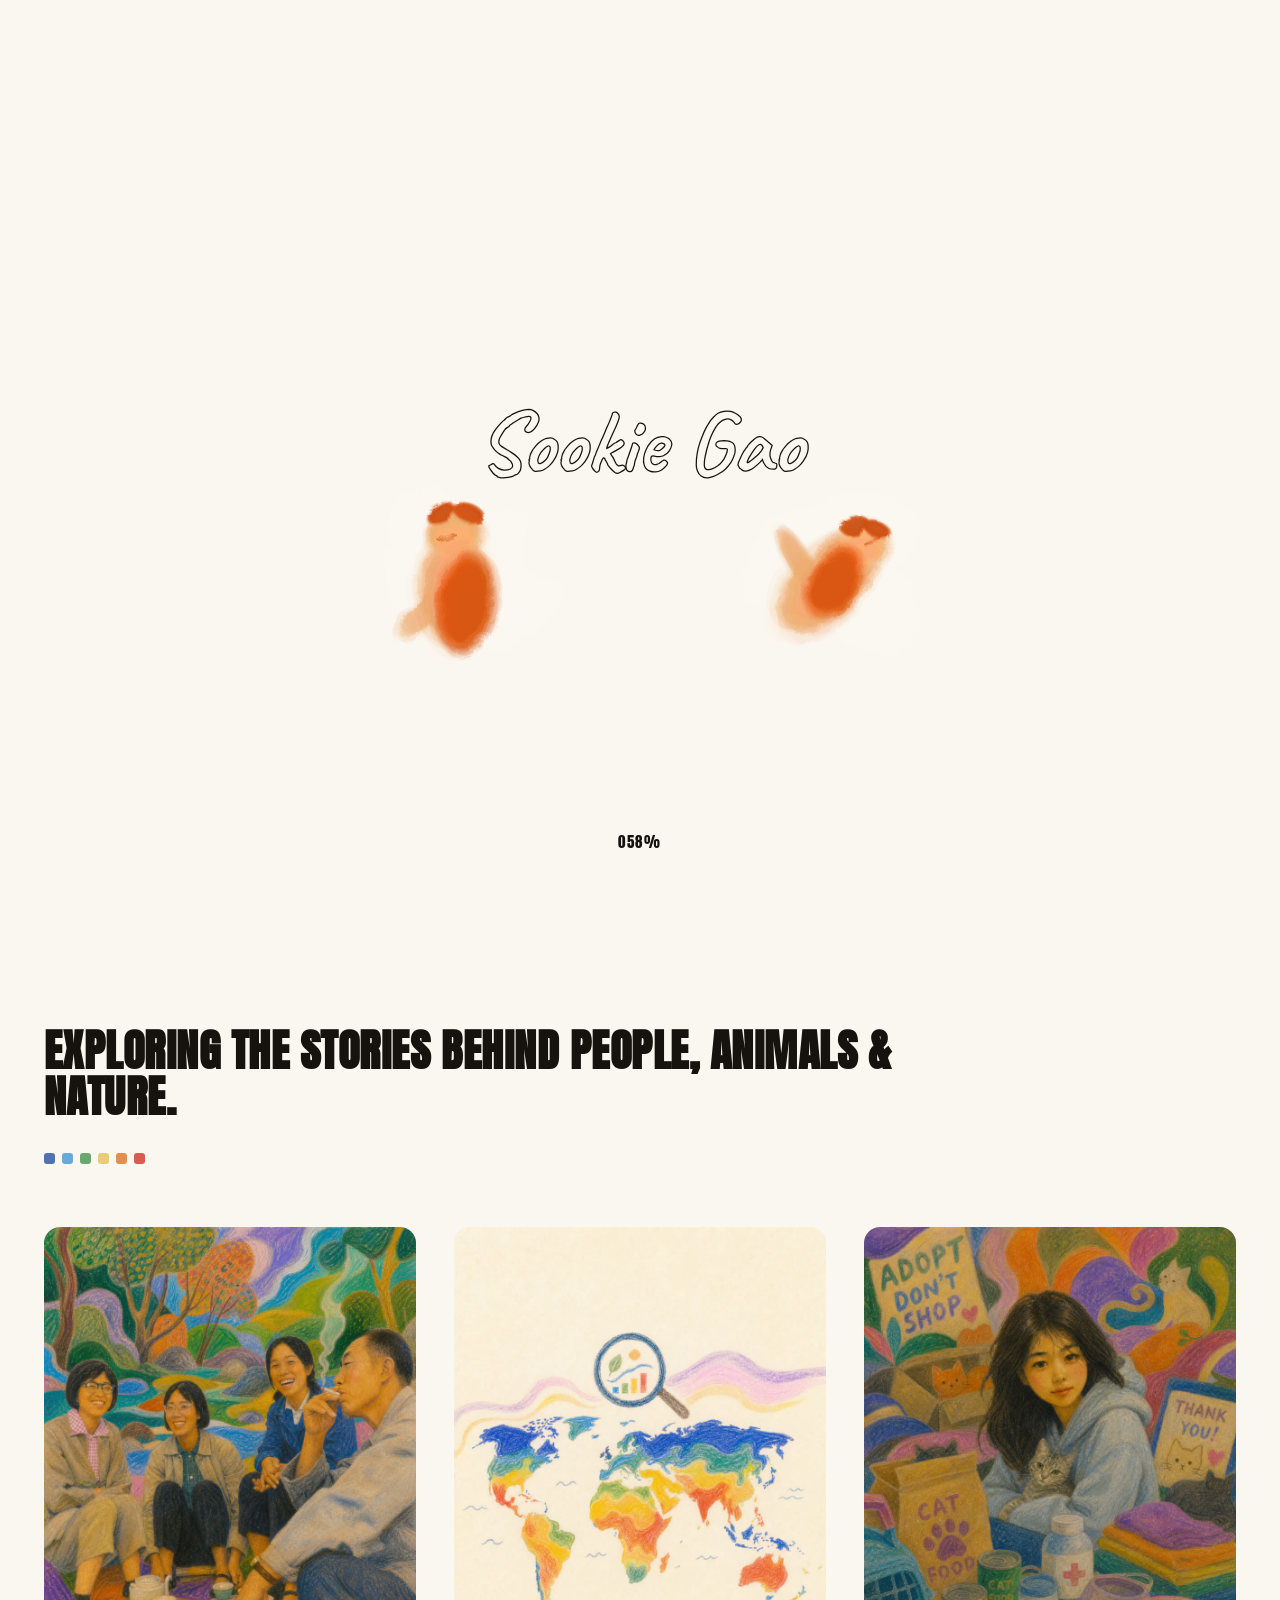
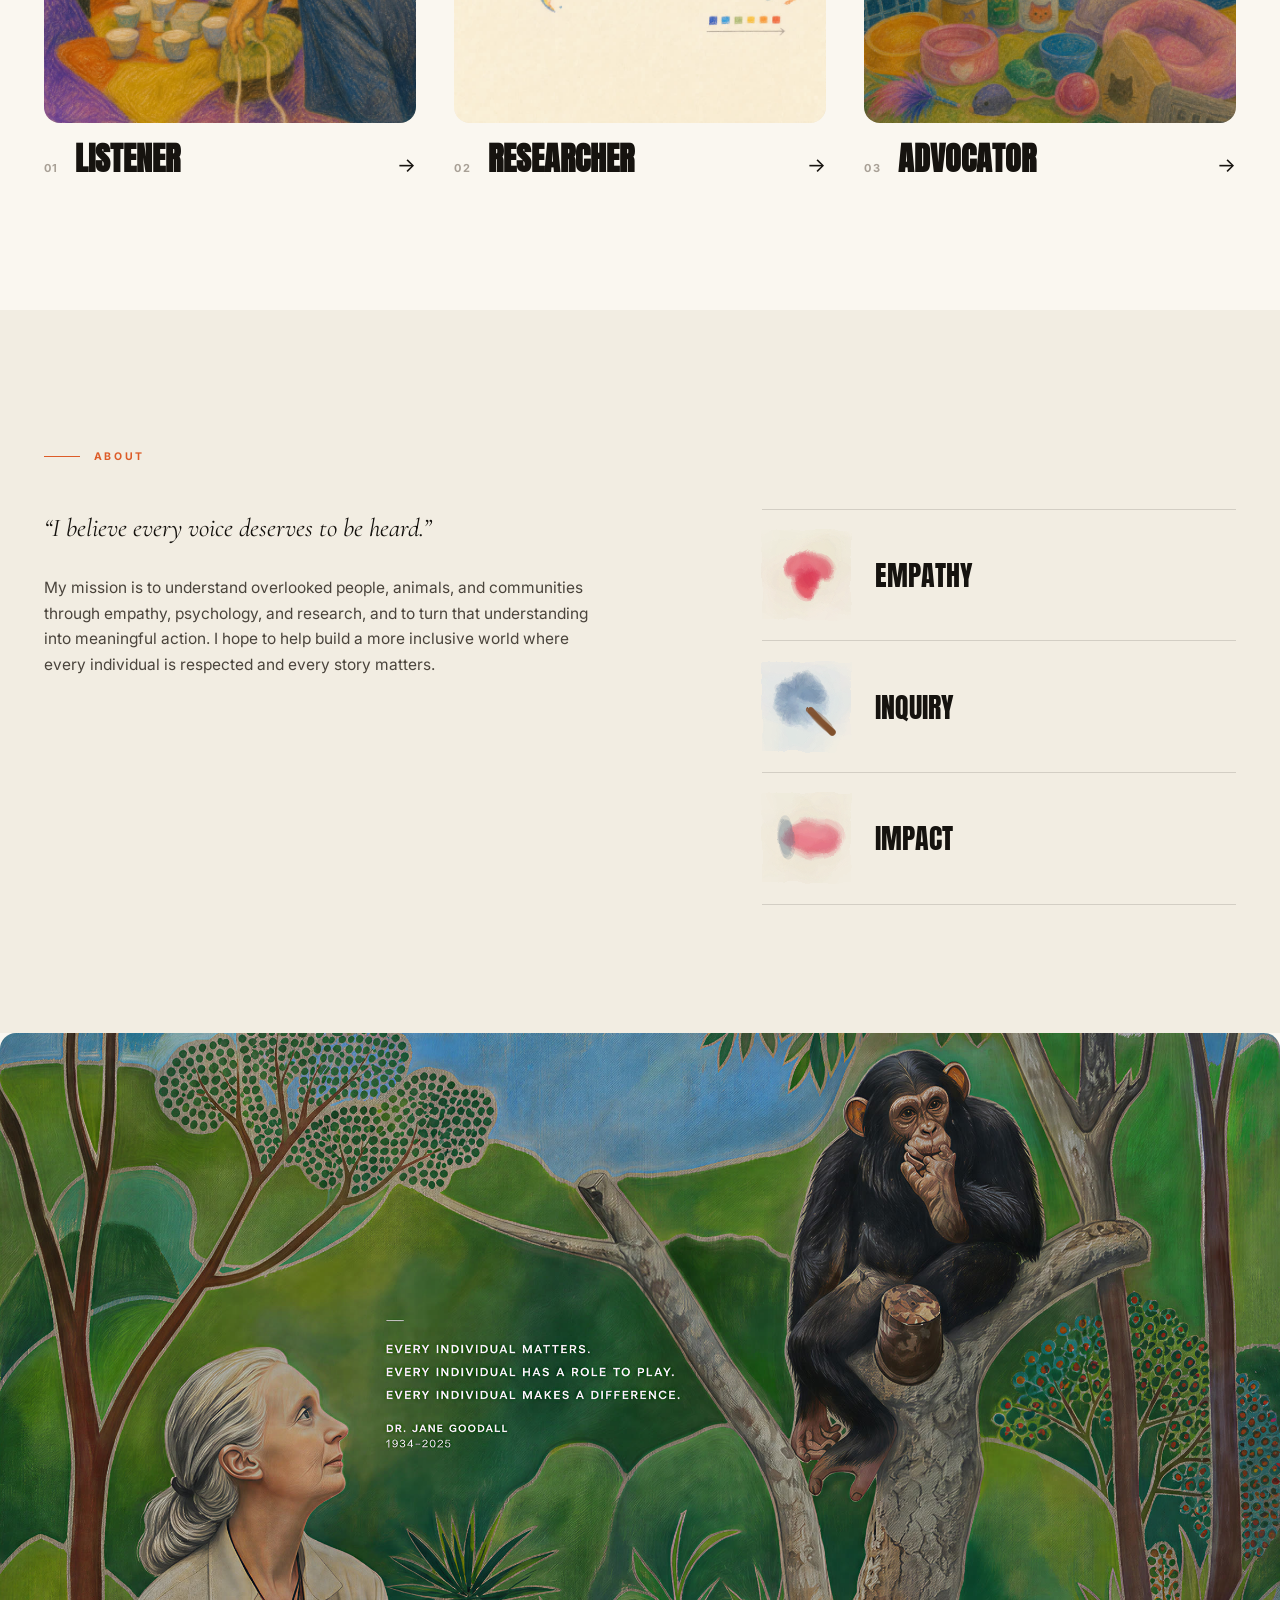
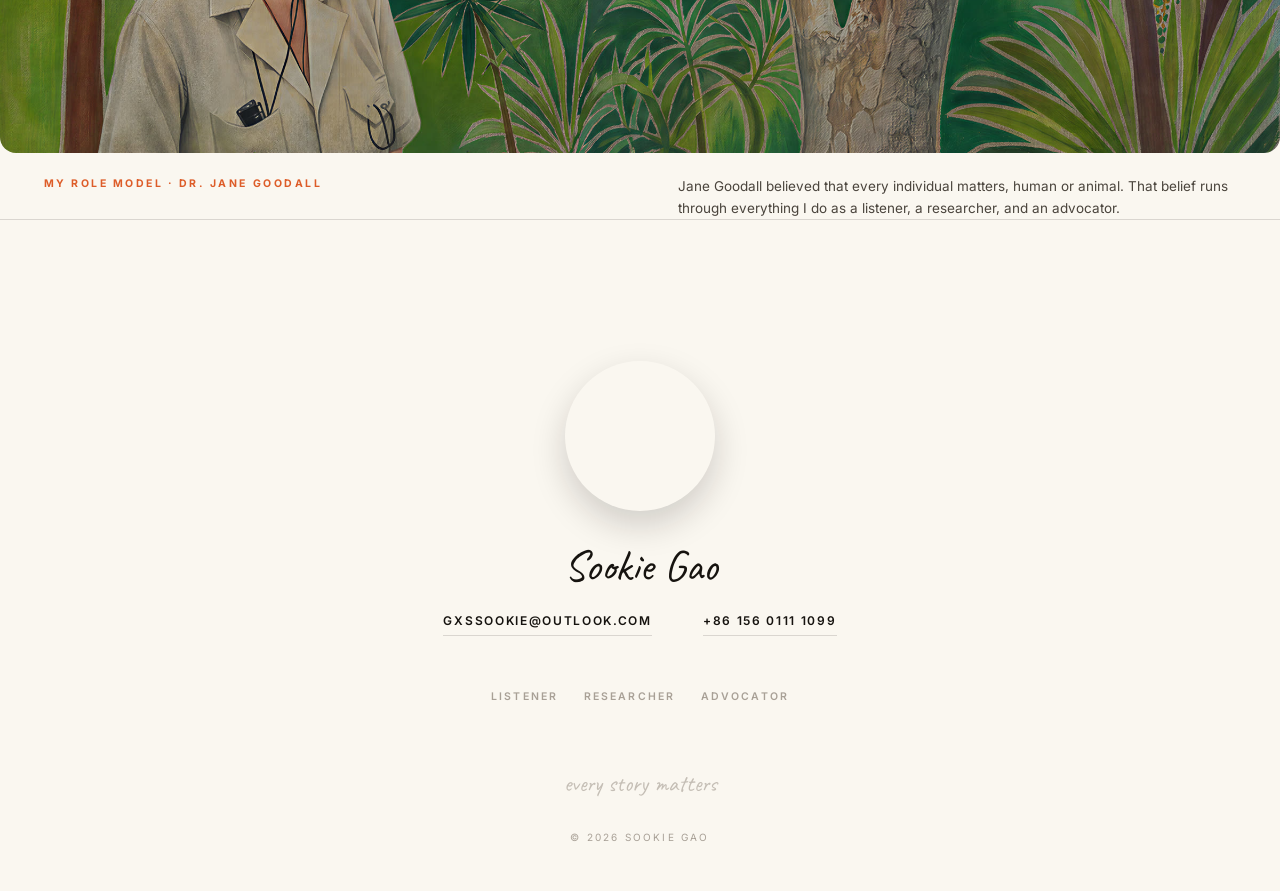
==== commit 5538a2ac: "Revision 3: video hero, book/girl/heart decorations, rounded image corners - Home hero is now a livi" ====
--- a/index.html
+++ b/index.html
@@ -61,7 +61,9 @@
 
 <!-- HERO -->
 <section class="hero">
-  <img class="hero-img" src="assets/img/hero-home.jpg" alt="Crayon painting of Sookie Gao sitting in a colorful landscape with cats, butterflies, trees and a waterfall">
+  <video class="hero-img" poster="assets/img/hero-home.jpg" autoplay muted loop playsinline preload="auto" aria-label="Living crayon painting of Sookie Gao sitting in a colorful landscape with cats, butterflies, trees and a waterfall">
+    <source src="assets/video/hero-home.mp4" type="video/mp4">
+  </video>
   <h1 class="visually-hidden" style="position:absolute;width:1px;height:1px;overflow:hidden;clip:rect(0 0 0 0)">Sookie Gao</h1>
   <div class="hero-kicker">Scroll</div>
 </section>
--- a/assets/css/main.css
+++ b/assets/css/main.css
@@ -552,8 +552,24 @@
 }
 .wc-art.tr{right:calc(var(--pad) - 20px);top:clamp(60px,7vw,110px)}
 .wc-art.br{right:calc(var(--pad) - 20px);bottom:clamp(20px,3vw,54px)}
+.wc-art.cr{right:calc(var(--pad) - 20px);top:50%;transform:translateY(-50%)}
 .sec-rel > *:not(.wc-art){position:relative;z-index:1}
 @media (max-width:1000px){.wc-art{display:none}}
+
+/* rounded media frames (soft corners like the poster cards) */
+.reveal-img,
+.hgal img,
+.poster-row img,
+.bento img,
+.phone-row img,
+.essay-teaser-thumb img,
+.doc-cover,
+.tall-window,
+.film video,
+.film-embed,
+.site-embed{border-radius:16px}
+.film-embed,.site-embed{overflow:hidden}
+.doc-cover img{border-radius:inherit}
 
 /* next section footer */
 .next-sec{
